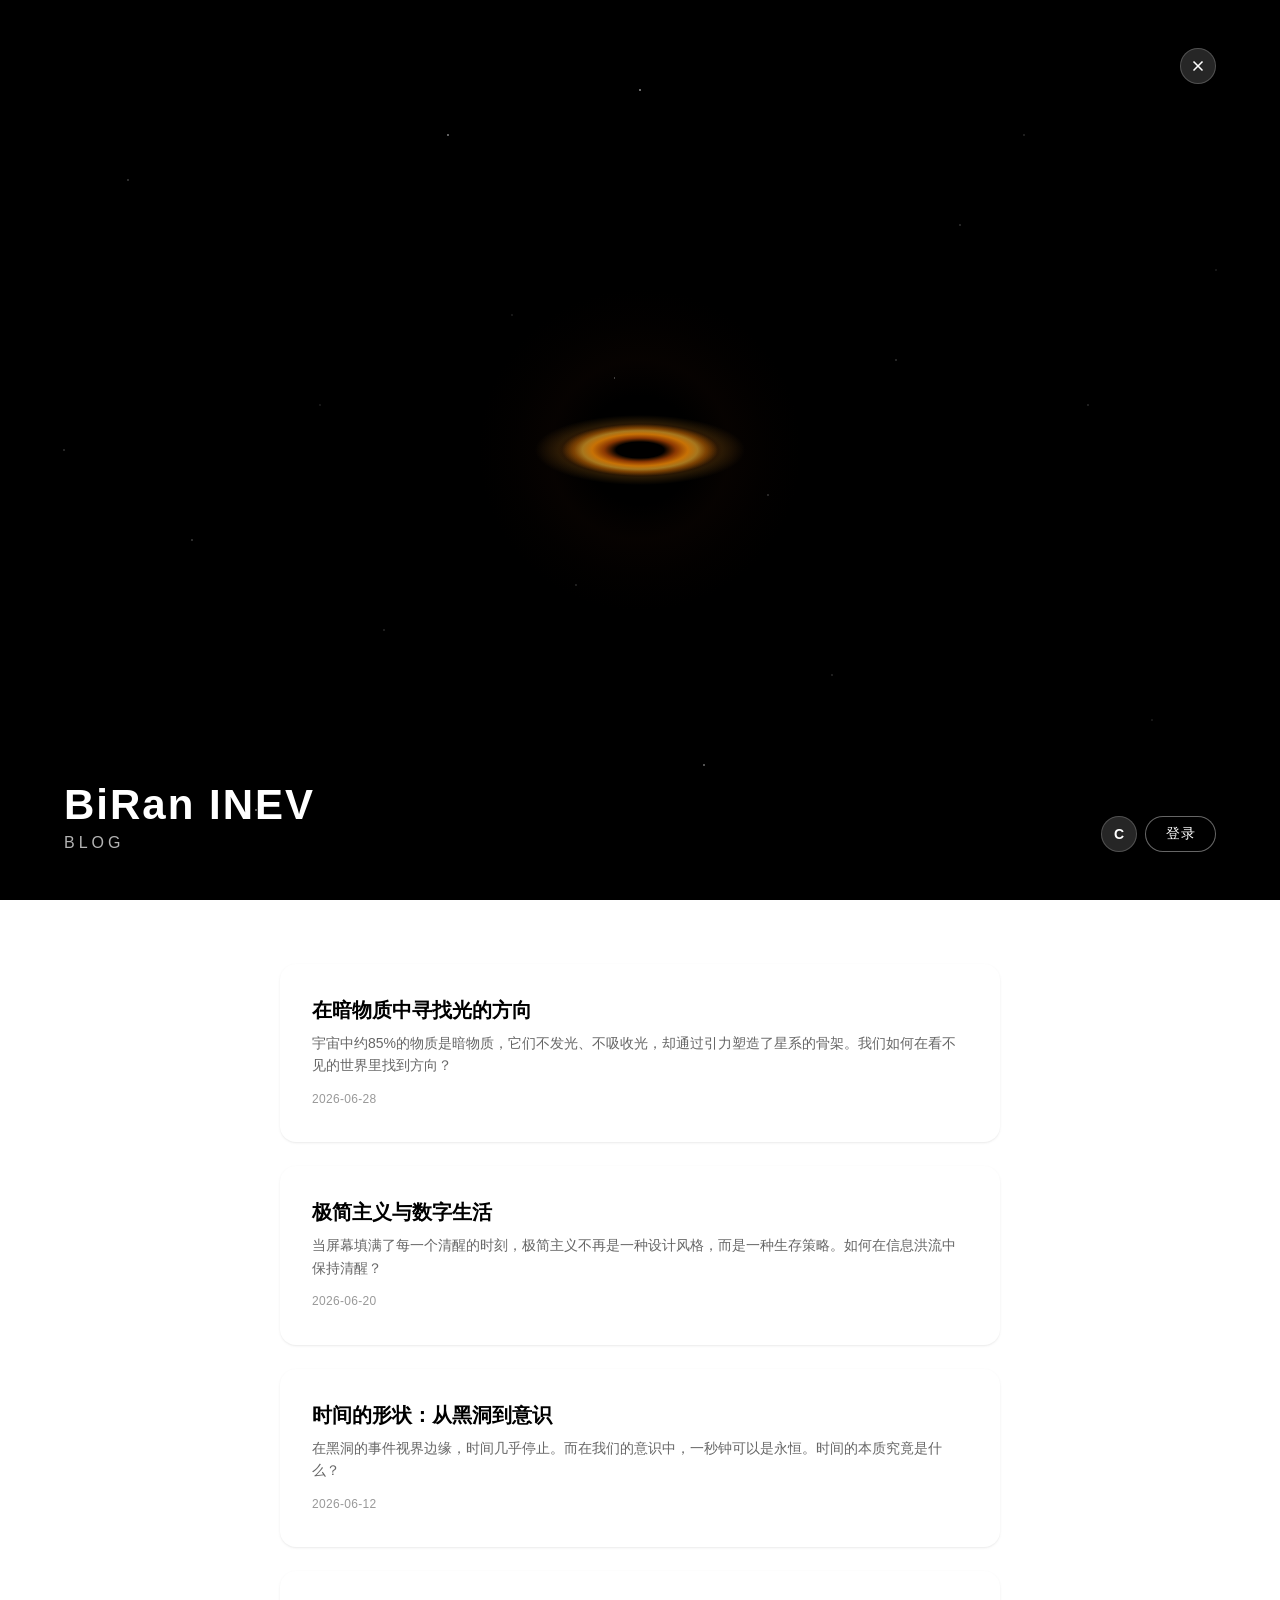
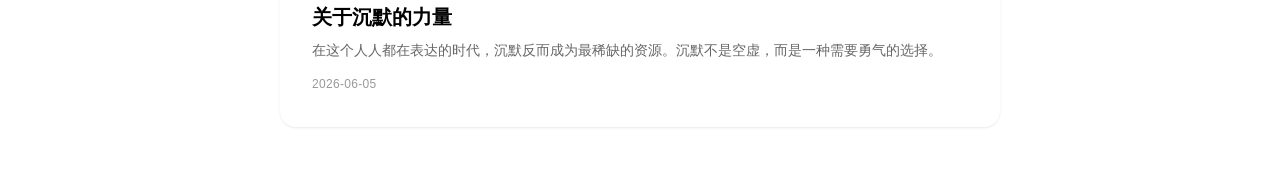
==== index.html @ 06f453f8 "feat: initial commit - BiRan INEV blog website - Minimalist black & white blog design with black hol" ====
<!DOCTYPE html>
<html lang="zh-CN">
<head>
  <meta charset="UTF-8">
  <meta name="viewport" content="width=device-width, initial-scale=1.0, viewport-fit=cover">
  <meta name="theme-color" content="#000000">
  <title>BiRan INEV</title>
  <link rel="stylesheet" href="css/style.css">
</head>
<body data-page="index">

  <!-- ========== Hero Section - Guest State ========== -->
  <section class="hero" id="hero-guest">
    <!-- Background: CSS Black Hole Gradient -->
    <div class="hero-bg">
      <div class="hero-bg-gradient"></div>
    </div>

    <!-- Top: Close button -->
    <div class="hero-top">
      <button class="btn-close-white" aria-label="关闭">
        <svg viewBox="0 0 24 24" fill="none" stroke-width="2.5" stroke-linecap="round">
          <line x1="6" y1="6" x2="18" y2="18"></line>
          <line x1="18" y1="6" x2="6" y2="18"></line>
        </svg>
      </button>
    </div>

    <!-- Bottom: Brand + Actions -->
    <div class="hero-bottom">
      <div class="brand-name">
        BiRan INEV
        <span>BLOG</span>
      </div>
      <div class="hero-actions">
        <button class="btn-circle" aria-label="评论">C</button>
        <button class="btn-login" id="btn-open-login">登录</button>
      </div>
    </div>
  </section>

  <!-- ========== Hero Section - Logged-in State ========== -->
  <section class="hero hidden" id="hero-logged">
    <!-- Background: CSS Black Hole Gradient -->
    <div class="hero-bg">
      <div class="hero-bg-gradient"></div>
    </div>

    <!-- Top bar overlay -->
    <div class="hero-topbar-logged">
      <div class="topbar-brand">BiRan INEV</div>
      <div class="topbar-actions">
        <button class="topbar-btn-icon" aria-label="评论">C</button>
        <button class="topbar-btn-icon" id="btn-new-post" aria-label="新建文章">+</button>
        <button class="topbar-btn" id="btn-logout">退出</button>
        <div class="topbar-user" id="user-avatar">AL</div>
      </div>
    </div>

    <!-- Bottom: Brand -->
    <div class="hero-bottom">
      <div class="brand-name">
        BiRan INEV
        <span>BLOG</span>
      </div>
      <div></div>
    </div>
  </section>

  <!-- ========== Articles Section ========== -->
  <main class="articles-section">
    <div class="articles-list" id="articles-list">
      <!-- Articles rendered by JavaScript -->
    </div>
  </main>

  <!-- ========== Login Modal ========== -->
  <div class="modal-overlay" id="login-modal">
    <div class="modal-card">
      <h2 class="modal-title">登录</h2>
      <div class="form-group">
        <input
          type="text"
          class="form-input"
          id="input-username"
          placeholder="用户名"
          autocomplete="username"
        >
      </div>
      <div class="form-group">
        <input
          type="password"
          class="form-input"
          id="input-password"
          placeholder="密码"
          autocomplete="current-password"
        >
      </div>
      <div class="modal-actions">
        <button class="btn-modal-cancel" id="btn-modal-cancel">取消</button>
        <button class="btn-modal-login" id="btn-modal-submit">登录</button>
      </div>
    </div>
  </div>

  <script src="js/app.js"></script>
</body>
</html>
---- css/style.css ----
/* ============================================
   BiRan INEV - Blog Website Styles
   Pure White/Black Minimalist Design
   Mobile-First Responsive
   ============================================ */

/* --- CSS Variables --- */
:root {
  --color-black: #000000;
  --color-white: #ffffff;
  --color-gray-100: #f5f5f5;
  --color-gray-200: #e5e5e5;
  --color-gray-300: #cccccc;
  --color-gray-400: #999999;
  --color-gray-500: #666666;
  --color-gray-600: #444444;
  --color-gray-700: #333333;
  --color-gray-800: #222222;
  --color-gray-900: #111111;
  --color-overlay: rgba(0, 0, 0, 0.5);
  --color-green: #34c759;
  --color-green-hover: #2db84e;

  --font-family: -apple-system, BlinkMacSystemFont, 'Segoe UI', Roboto,
    'Helvetica Neue', Arial, 'Noto Sans SC', sans-serif;
  --font-weight-regular: 400;
  --font-weight-medium: 500;
  --font-weight-semibold: 600;
  --font-weight-bold: 700;

  --border-radius-sm: 8px;
  --border-radius-md: 12px;
  --border-radius-lg: 16px;
  --border-radius-xl: 24px;
  --border-radius-full: 50%;

  --shadow-card: 0 1px 3px rgba(0, 0, 0, 0.06), 0 1px 2px rgba(0, 0, 0, 0.04);
  --shadow-card-hover: 0 4px 12px rgba(0, 0, 0, 0.1);
  --shadow-modal: 0 16px 48px rgba(0, 0, 0, 0.2);

  --spacing-xs: 4px;
  --spacing-sm: 8px;
  --spacing-md: 16px;
  --spacing-lg: 24px;
  --spacing-xl: 32px;
  --spacing-2xl: 48px;
  --spacing-3xl: 64px;

  --transition-fast: 0.15s ease;
  --transition-normal: 0.25s ease;
  --transition-slow: 0.35s ease;

  --safe-top: env(safe-area-inset-top, 0px);
  --safe-bottom: env(safe-area-inset-bottom, 0px);
}

/* --- Reset & Base --- */
*,
*::before,
*::after {
  margin: 0;
  padding: 0;
  box-sizing: border-box;
}

html {
  font-size: 16px;
  -webkit-text-size-adjust: 100%;
  -webkit-font-smoothing: antialiased;
  -moz-osx-font-smoothing: grayscale;
}

body {
  font-family: var(--font-family);
  font-weight: var(--font-weight-regular);
  color: var(--color-black);
  background-color: var(--color-white);
  line-height: 1.6;
  min-height: 100vh;
  overflow-x: hidden;
}

a {
  text-decoration: none;
  color: inherit;
}

button {
  font-family: var(--font-family);
  cursor: pointer;
  border: none;
  background: none;
  -webkit-tap-highlight-color: transparent;
}

input,
textarea {
  font-family: var(--font-family);
  border: none;
  outline: none;
  -webkit-appearance: none;
  appearance: none;
}

ul,
ol {
  list-style: none;
}

img {
  max-width: 100%;
  display: block;
}

/* --- Hero Section --- */
.hero {
  position: relative;
  width: 100%;
  height: 100vh;
  min-height: 500px;
  max-height: 800px;
  overflow: hidden;
  display: flex;
  flex-direction: column;
  justify-content: space-between;
}

.hero-bg {
  position: absolute;
  inset: 0;
  z-index: 0;
}

.hero-bg-image {
  width: 100%;
  height: 100%;
  object-fit: cover;
}

/* CSS Black Hole Gradient Fallback */
.hero-bg-gradient {
  width: 100%;
  height: 100%;
  background-color: #000000;
  background-image:
    /* Star field */
    radial-gradient(1px 1px at 10% 20%, rgba(255,255,255,0.6) 0%, transparent 100%),
    radial-gradient(1px 1px at 30% 70%, rgba(255,255,255,0.4) 0%, transparent 100%),
    radial-gradient(1.5px 1.5px at 50% 10%, rgba(255,255,255,0.8) 0%, transparent 100%),
    radial-gradient(1px 1px at 70% 40%, rgba(255,255,255,0.5) 0%, transparent 100%),
    radial-gradient(1px 1px at 90% 80%, rgba(255,255,255,0.3) 0%, transparent 100%),
    radial-gradient(1.5px 1.5px at 20% 90%, rgba(255,255,255,0.7) 0%, transparent 100%),
    radial-gradient(1px 1px at 80% 15%, rgba(255,255,255,0.4) 0%, transparent 100%),
    radial-gradient(1px 1px at 60% 55%, rgba(255,255,255,0.5) 0%, transparent 100%),
    radial-gradient(1px 1px at 40% 35%, rgba(255,255,255,0.3) 0%, transparent 100%),
    radial-gradient(1px 1px at 15% 60%, rgba(255,255,255,0.6) 0%, transparent 100%),
    radial-gradient(1px 1px at 85% 45%, rgba(255,255,255,0.4) 0%, transparent 100%),
    radial-gradient(1.5px 1.5px at 55% 85%, rgba(255,255,255,0.6) 0%, transparent 100%),
    radial-gradient(1px 1px at 25% 45%, rgba(255,255,255,0.3) 0%, transparent 100%),
    radial-gradient(1px 1px at 75% 25%, rgba(255,255,255,0.5) 0%, transparent 100%),
    radial-gradient(1px 1px at 45% 65%, rgba(255,255,255,0.4) 0%, transparent 100%),
    radial-gradient(1px 1px at 5% 50%, rgba(255,255,255,0.5) 0%, transparent 100%),
    radial-gradient(1px 1px at 95% 30%, rgba(255,255,255,0.3) 0%, transparent 100%),
    radial-gradient(1.5px 1.5px at 35% 15%, rgba(255,255,255,0.7) 0%, transparent 100%),
    radial-gradient(1px 1px at 65% 75%, rgba(255,255,255,0.4) 0%, transparent 100%),
    radial-gradient(1px 1px at 48% 42%, rgba(255,255,255,0.5) 0%, transparent 100%),
    /* Accretion disk - orange/amber ring */
    radial-gradient(ellipse 120px 40px at 50% 50%,
      transparent 20%,
      rgba(232, 93, 4, 0.6) 30%,
      rgba(244, 140, 6, 0.8) 40%,
      rgba(255, 190, 50, 0.6) 48%,
      rgba(244, 140, 6, 0.4) 55%,
      transparent 65%
    ),
    radial-gradient(ellipse 150px 50px at 50% 50%,
      transparent 25%,
      rgba(200, 60, 0, 0.15) 35%,
      rgba(232, 93, 4, 0.2) 45%,
      rgba(255, 160, 30, 0.15) 55%,
      transparent 70%
    ),
    /* Outer glow */
    radial-gradient(circle 180px at 50% 50%,
      transparent 30%,
      rgba(80, 30, 10, 0.08) 50%,
      rgba(60, 20, 5, 0.04) 70%,
      transparent 90%
    ),
    /* Dark center (event horizon) */
    radial-gradient(circle 35px at 50% 50%,
      #000000 60%,
      rgba(0, 0, 0, 0.8) 80%,
      transparent 100%
    );
}

/* Hero overlay */
.hero-overlay {
  position: absolute;
  inset: 0;
  z-index: 1;
  pointer-events: none;
}

/* Hero Top Bar */
.hero-top {
  position: relative;
  z-index: 2;
  display: flex;
  justify-content: flex-end;
  padding: var(--spacing-lg);
  padding-top: calc(var(--spacing-lg) + var(--safe-top));
}

.btn-close-white {
  width: 36px;
  height: 36px;
  border-radius: var(--border-radius-full);
  background-color: rgba(255, 255, 255, 0.15);
  backdrop-filter: blur(10px);
  -webkit-backdrop-filter: blur(10px);
  border: 1px solid rgba(255, 255, 255, 0.2);
  display: flex;
  align-items: center;
  justify-content: center;
  transition: var(--transition-fast);
}

.btn-close-white:hover,
.btn-close-white:active {
  background-color: rgba(255, 255, 255, 0.25);
}

.btn-close-white svg {
  width: 16px;
  height: 16px;
  stroke: var(--color-white);
}

/* Hero Bottom */
.hero-bottom {
  position: relative;
  z-index: 2;
  display: flex;
  justify-content: space-between;
  align-items: flex-end;
  padding: var(--spacing-lg);
  padding-bottom: calc(var(--spacing-lg) + var(--safe-bottom));
}

.brand-name {
  font-size: 28px;
  font-weight: var(--font-weight-bold);
  color: var(--color-white);
  letter-spacing: 2px;
  line-height: 1.2;
}

.brand-name span {
  display: block;
  font-weight: var(--font-weight-medium);
  font-size: 14px;
  letter-spacing: 4px;
  opacity: 0.7;
  margin-top: 2px;
}

.hero-actions {
  display: flex;
  align-items: center;
  gap: var(--spacing-sm);
}

/* Circular button */
.btn-circle {
  width: 36px;
  height: 36px;
  border-radius: var(--border-radius-full);
  background-color: rgba(255, 255, 255, 0.15);
  backdrop-filter: blur(10px);
  -webkit-backdrop-filter: blur(10px);
  border: 1px solid rgba(255, 255, 255, 0.2);
  display: flex;
  align-items: center;
  justify-content: center;
  font-size: 14px;
  font-weight: var(--font-weight-semibold);
  color: var(--color-white);
  transition: var(--transition-fast);
}

.btn-circle:hover,
.btn-circle:active {
  background-color: rgba(255, 255, 255, 0.25);
}

.btn-circle-dark {
  background-color: rgba(0, 0, 0, 0.3);
  border-color: rgba(0, 0, 0, 0.1);
}

/* Login button on hero */
.btn-login {
  padding: 8px 20px;
  border-radius: var(--border-radius-xl);
  border: 1px solid rgba(255, 255, 255, 0.4);
  color: var(--color-white);
  font-size: 14px;
  font-weight: var(--font-weight-medium);
  background-color: rgba(0, 0, 0, 0.2);
  backdrop-filter: blur(10px);
  -webkit-backdrop-filter: blur(10px);
  transition: var(--transition-fast);
  letter-spacing: 0.5px;
}

.btn-login:hover,
.btn-login:active {
  background-color: rgba(0, 0, 0, 0.35);
}

/* --- Logged-in Hero Top Bar --- */
.hero-topbar-logged {
  position: absolute;
  top: 0;
  left: 0;
  right: 0;
  z-index: 3;
  background-color: rgba(0, 0, 0, 0.6);
  backdrop-filter: blur(20px);
  -webkit-backdrop-filter: blur(20px);
  padding: var(--spacing-md) var(--spacing-lg);
  padding-top: calc(var(--spacing-md) + var(--safe-top));
  display: flex;
  justify-content: space-between;
  align-items: center;
}

.topbar-brand {
  font-size: 18px;
  font-weight: var(--font-weight-bold);
  color: var(--color-white);
  letter-spacing: 1px;
}

.topbar-actions {
  display: flex;
  align-items: center;
  gap: var(--spacing-sm);
}

.topbar-btn {
  padding: 6px 14px;
  border-radius: var(--border-radius-xl);
  color: var(--color-white);
  font-size: 13px;
  font-weight: var(--font-weight-medium);
  background-color: rgba(255, 255, 255, 0.12);
  border: 1px solid rgba(255, 255, 255, 0.15);
  transition: var(--transition-fast);
}

.topbar-btn:hover,
.topbar-btn:active {
  background-color: rgba(255, 255, 255, 0.2);
}

.topbar-user {
  width: 32px;
  height: 32px;
  border-radius: var(--border-radius-full);
  background-color: var(--color-white);
  color: var(--color-black);
  font-size: 12px;
  font-weight: var(--font-weight-bold);
  display: flex;
  align-items: center;
  justify-content: center;
}

.topbar-btn-icon {
  width: 32px;
  height: 32px;
  border-radius: var(--border-radius-full);
  background-color: rgba(255, 255, 255, 0.12);
  border: 1px solid rgba(255, 255, 255, 0.15);
  display: flex;
  align-items: center;
  justify-content: center;
  color: var(--color-white);
  font-size: 18px;
  font-weight: var(--font-weight-medium);
  transition: var(--transition-fast);
}

.topbar-btn-icon:hover,
.topbar-btn-icon:active {
  background-color: rgba(255, 255, 255, 0.2);
}

/* --- Article Cards Section --- */
.articles-section {
  background-color: var(--color-white);
  padding: var(--spacing-lg);
  min-height: 60vh;
}

.articles-header {
  padding: var(--spacing-md) 0;
  margin-bottom: var(--spacing-md);
}

.articles-list {
  display: flex;
  flex-direction: column;
  gap: var(--spacing-md);
  max-width: 720px;
  margin: 0 auto;
}

.article-card {
  background-color: var(--color-white);
  border-radius: var(--border-radius-lg);
  padding: var(--spacing-lg);
  box-shadow: var(--shadow-card);
  transition: var(--transition-normal);
  cursor: pointer;
  display: block;
}

.article-card:hover {
  box-shadow: var(--shadow-card-hover);
  transform: translateY(-1px);
}

.article-card:active {
  transform: translateY(0);
  box-shadow: var(--shadow-card);
}

.article-card-title {
  font-size: 18px;
  font-weight: var(--font-weight-bold);
  color: var(--color-black);
  line-height: 1.4;
  margin-bottom: var(--spacing-sm);
}

.article-card-excerpt {
  font-size: 14px;
  color: var(--color-gray-500);
  line-height: 1.6;
  margin-bottom: var(--spacing-sm);
  display: -webkit-box;
  -webkit-line-clamp: 2;
  -webkit-box-orient: vertical;
  overflow: hidden;
}

.article-card-date {
  font-size: 12px;
  color: var(--color-gray-400);
  letter-spacing: 0.3px;
}

/* --- Login Modal --- */
.modal-overlay {
  position: fixed;
  inset: 0;
  background-color: var(--color-overlay);
  z-index: 1000;
  display: flex;
  align-items: center;
  justify-content: center;
  padding: var(--spacing-lg);
  opacity: 0;
  visibility: hidden;
  transition: var(--transition-normal);
}

.modal-overlay.active {
  opacity: 1;
  visibility: visible;
}

.modal-card {
  background-color: var(--color-white);
  border-radius: var(--border-radius-lg);
  padding: var(--spacing-xl);
  width: 100%;
  max-width: 360px;
  box-shadow: var(--shadow-modal);
  transform: scale(0.95) translateY(10px);
  transition: var(--transition-normal);
}

.modal-overlay.active .modal-card {
  transform: scale(1) translateY(0);
}

.modal-title {
  font-size: 22px;
  font-weight: var(--font-weight-bold);
  color: var(--color-black);
  text-align: center;
  margin-bottom: var(--spacing-xl);
}

.form-group {
  margin-bottom: var(--spacing-md);
}

.form-input {
  width: 100%;
  padding: 12px 16px;
  border: 1.5px solid var(--color-gray-200);
  border-radius: var(--border-radius-md);
  font-size: 15px;
  color: var(--color-black);
  background-color: var(--color-white);
  transition: var(--transition-fast);
}

.form-input::placeholder {
  color: var(--color-gray-400);
}

.form-input:focus {
  border-color: var(--color-gray-500);
  background-color: var(--color-gray-100);
}

.modal-actions {
  display: flex;
  gap: var(--spacing-sm);
  margin-top: var(--spacing-xl);
}

.btn-modal-cancel {
  flex: 1;
  padding: 12px;
  border-radius: var(--border-radius-md);
  border: 1.5px solid var(--color-gray-200);
  background-color: var(--color-white);
  color: var(--color-gray-600);
  font-size: 15px;
  font-weight: var(--font-weight-medium);
  transition: var(--transition-fast);
}

.btn-modal-cancel:hover {
  background-color: var(--color-gray-100);
}

.btn-modal-login {
  flex: 1;
  padding: 12px;
  border-radius: var(--border-radius-md);
  background-color: var(--color-black);
  color: var(--color-white);
  font-size: 15px;
  font-weight: var(--font-weight-medium);
  transition: var(--transition-fast);
}

.btn-modal-login:hover {
  background-color: var(--color-gray-800);
}

/* --- Navigation Bar (Article/Editor pages) --- */
.nav-bar {
  position: sticky;
  top: 0;
  z-index: 100;
  background-color: var(--color-white);
  padding: var(--spacing-md) var(--spacing-lg);
  padding-top: calc(var(--spacing-md) + var(--safe-top));
  display: flex;
  justify-content: space-between;
  align-items: center;
  border-bottom: 1px solid var(--color-gray-100);
}

.nav-center {
  position: absolute;
  left: 50%;
  transform: translateX(-50%);
  font-size: 17px;
  font-weight: var(--font-weight-semibold);
  color: var(--color-black);
}

.nav-left {
  display: flex;
  align-items: center;
  gap: var(--spacing-sm);
}

.nav-right {
  display: flex;
  align-items: center;
  gap: var(--spacing-sm);
}

.btn-back {
  width: 36px;
  height: 36px;
  border-radius: var(--border-radius-full);
  display: flex;
  align-items: center;
  justify-content: center;
  transition: var(--transition-fast);
  color: var(--color-black);
}

.btn-back:hover {
  background-color: var(--color-gray-100);
}

.btn-back svg {
  width: 22px;
  height: 22px;
}

.btn-nav-circle {
  width: 32px;
  height: 32px;
  border-radius: var(--border-radius-full);
  background-color: var(--color-gray-100);
  display: flex;
  align-items: center;
  justify-content: center;
  font-size: 14px;
  font-weight: var(--font-weight-bold);
  color: var(--color-gray-600);
  transition: var(--transition-fast);
}

.btn-nav-circle:hover {
  background-color: var(--color-gray-200);
}

.btn-nav-icon {
  width: 32px;
  height: 32px;
  border-radius: var(--border-radius-full);
  display: flex;
  align-items: center;
  justify-content: center;
  transition: var(--transition-fast);
  color: var(--color-gray-600);
}

.btn-nav-icon:hover {
  background-color: var(--color-gray-100);
}

.btn-nav-icon svg {
  width: 18px;
  height: 18px;
}

/* --- Divider --- */
.divider {
  height: 1px;
  background-color: var(--color-gray-200);
  margin: 0 var(--spacing-lg);
}

/* --- Article Detail Page --- */
.article-detail {
  max-width: 720px;
  margin: 0 auto;
  padding: var(--spacing-xl) var(--spacing-lg);
  padding-bottom: calc(var(--spacing-3xl) + var(--safe-bottom));
}

.article-detail-title {
  font-size: 28px;
  font-weight: var(--font-weight-bold);
  color: var(--color-black);
  line-height: 1.3;
  margin-bottom: var(--spacing-sm);
}

.article-detail-date {
  font-size: 13px;
  color: var(--color-gray-400);
  margin-bottom: var(--spacing-xl);
}

.article-detail-content {
  font-size: 16px;
  line-height: 1.8;
  color: var(--color-gray-700);
}

.article-detail-content p {
  margin-bottom: var(--spacing-lg);
}

.article-detail-content p:last-child {
  margin-bottom: 0;
}

/* --- Editor Page --- */
.editor-container {
  max-width: 720px;
  margin: 0 auto;
  padding: var(--spacing-lg);
  padding-bottom: calc(var(--spacing-3xl) + var(--safe-bottom));
}

.editor-title-input {
  width: 100%;
  font-size: 28px;
  font-weight: var(--font-weight-bold);
  color: var(--color-black);
  padding: var(--spacing-md) 0;
  border: none;
  outline: none;
  background: transparent;
  line-height: 1.3;
}

.editor-title-input::placeholder {
  color: var(--color-gray-300);
}

.editor-toolbar {
  display: flex;
  align-items: center;
  padding: var(--spacing-md) 0;
  border-bottom: 1px solid var(--color-gray-100);
  margin-bottom: var(--spacing-lg);
  gap: var(--spacing-sm);
}

.btn-camera {
  width: 40px;
  height: 40px;
  border-radius: var(--border-radius-sm);
  background-color: var(--color-gray-100);
  display: flex;
  align-items: center;
  justify-content: center;
  transition: var(--transition-fast);
  color: var(--color-gray-600);
}

.btn-camera:hover {
  background-color: var(--color-gray-200);
}

.btn-camera svg {
  width: 20px;
  height: 20px;
}

.editor-content {
  width: 100%;
  min-height: 400px;
  font-size: 16px;
  line-height: 1.8;
  color: var(--color-gray-700);
  padding: 0;
  border: none;
  outline: none;
  background: transparent;
  resize: none;
}

.editor-content::placeholder {
  color: var(--color-gray-300);
}

/* Publish Button */
.btn-publish {
  padding: 8px 20px;
  border-radius: var(--border-radius-xl);
  background-color: var(--color-green);
  color: var(--color-white);
  font-size: 14px;
  font-weight: var(--font-weight-semibold);
  transition: var(--transition-fast);
}

.btn-publish:hover {
  background-color: var(--color-green-hover);
}

/* --- Hide states --- */
.hidden {
  display: none !important;
}

/* --- Utilities --- */
.sr-only {
  position: absolute;
  width: 1px;
  height: 1px;
  overflow: hidden;
  clip: rect(0, 0, 0, 0);
  white-space: nowrap;
  border: 0;
}

/* --- Responsive: Tablet --- */
@media (min-width: 768px) {
  .brand-name {
    font-size: 36px;
  }

  .brand-name span {
    font-size: 16px;
  }

  .articles-section {
    padding: var(--spacing-2xl);
  }

  .articles-list {
    gap: var(--spacing-lg);
  }

  .article-card {
    padding: var(--spacing-xl);
  }

  .article-card-title {
    font-size: 20px;
  }

  .modal-card {
    padding: var(--spacing-2xl);
  }

  .article-detail {
    padding: var(--spacing-2xl) var(--spacing-xl);
  }

  .article-detail-title {
    font-size: 32px;
  }

  .editor-container {
    padding: var(--spacing-xl);
  }

  .editor-title-input {
    font-size: 32px;
  }
}

/* --- Responsive: Desktop --- */
@media (min-width: 1024px) {
  .hero {
    max-height: 900px;
  }

  .brand-name {
    font-size: 42px;
  }

  .articles-section {
    padding: var(--spacing-3xl);
  }

  .hero-bottom {
    padding: var(--spacing-2xl) var(--spacing-3xl);
    padding-bottom: calc(var(--spacing-2xl) + var(--safe-bottom));
  }

  .hero-top {
    padding: var(--spacing-2xl) var(--spacing-3xl);
    padding-top: calc(var(--spacing-2xl) + var(--safe-top));
  }
}

/* --- Smooth Page Transitions --- */
.page-enter {
  animation: pageEnter 0.3s ease forwards;
}

@keyframes pageEnter {
  from {
    opacity: 0;
    transform: translateY(8px);
  }
  to {
    opacity: 1;
    transform: translateY(0);
  }
}

/* --- Scrollbar (webkit) --- */
::-webkit-scrollbar {
  width: 6px;
}

::-webkit-scrollbar-track {
  background: transparent;
}

::-webkit-scrollbar-thumb {
  background-color: var(--color-gray-300);
  border-radius: 3px;
}

::-webkit-scrollbar-thumb:hover {
  background-color: var(--color-gray-400);
}
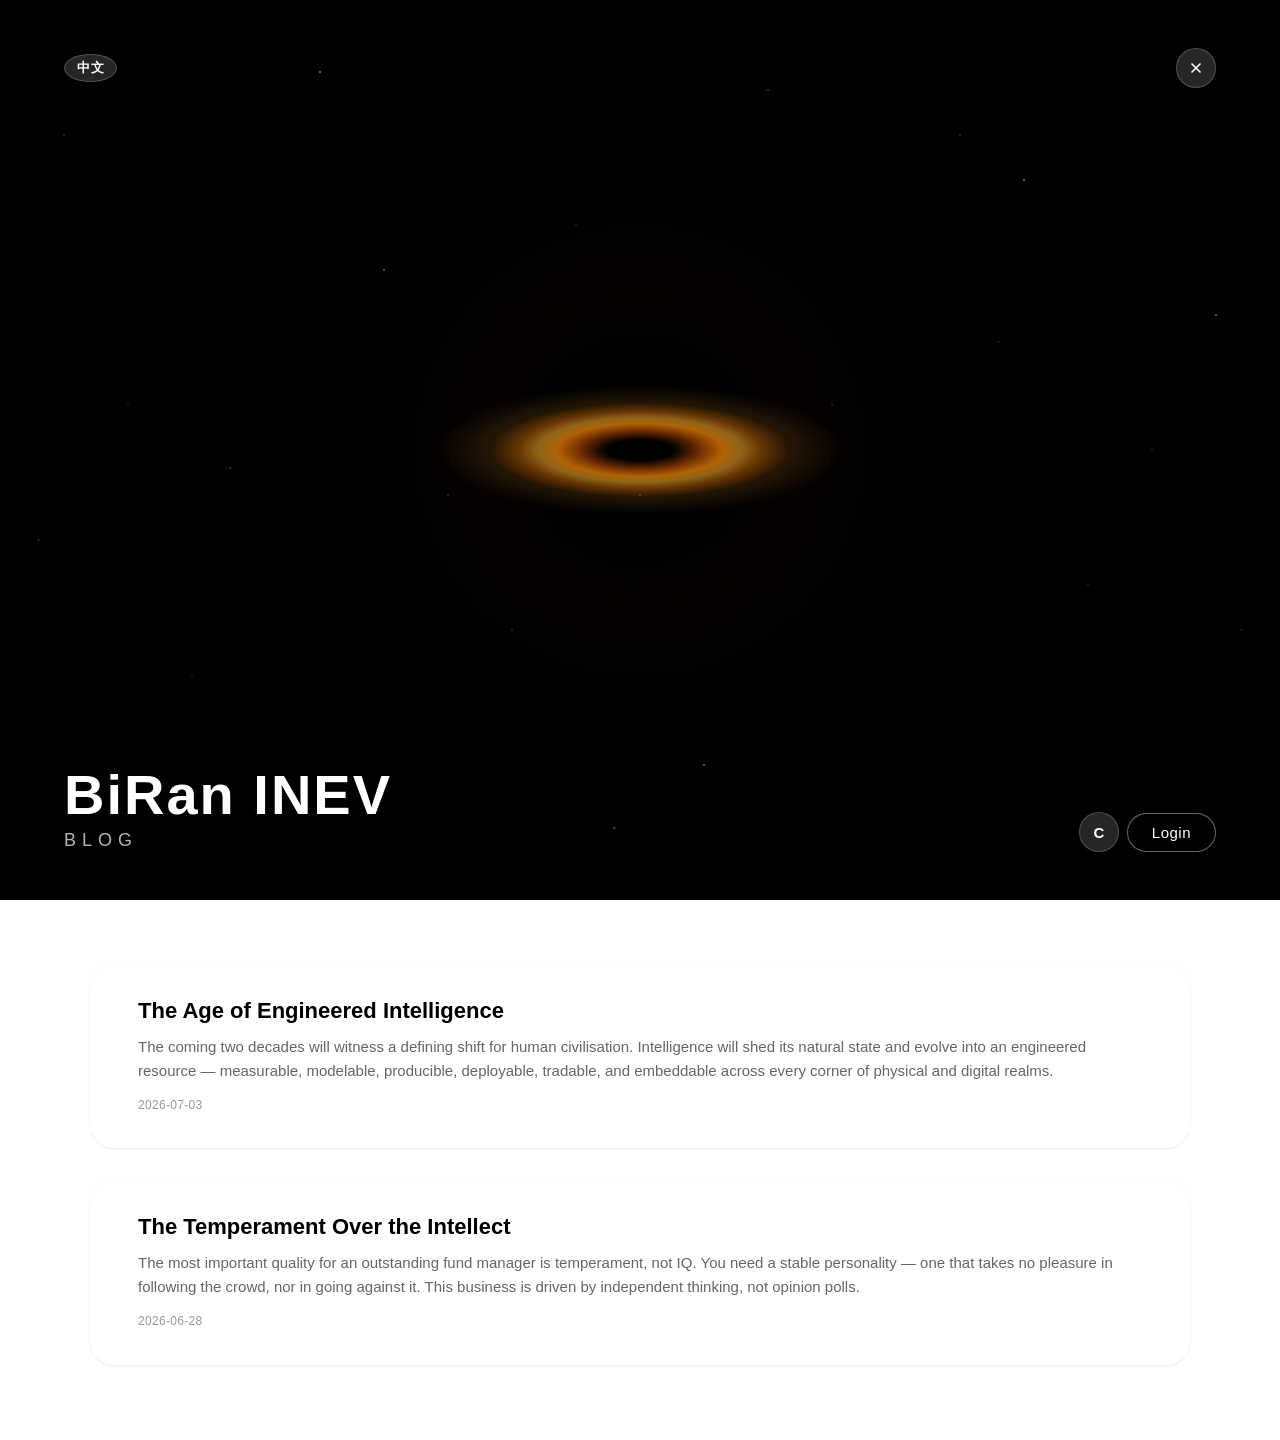
==== commit d186653b: "feat: bilingual support with one-click language toggle (EN/ZH) - Add i18n system with Lang manager (" ====
--- a/index.html
+++ b/index.html
@@ -1,5 +1,5 @@
 <!DOCTYPE html>
-<html lang="zh-CN">
+<html lang="en">
 <head>
   <meta charset="UTF-8">
   <meta name="viewport" content="width=device-width, initial-scale=1.0, viewport-fit=cover">
@@ -11,13 +11,13 @@
 
   <!-- ========== Hero Section - Guest State ========== -->
   <section class="hero" id="hero-guest">
-    <!-- Background: CSS Black Hole Gradient -->
     <div class="hero-bg">
       <div class="hero-bg-gradient"></div>
     </div>
 
-    <!-- Top: Close button -->
+    <!-- Top: Close + Lang -->
     <div class="hero-top">
+      <button class="btn-lang" aria-label="Switch Language">中文</button>
       <button class="btn-close-white" aria-label="关闭">
         <svg viewBox="0 0 24 24" fill="none" stroke-width="2.5" stroke-linecap="round">
           <line x1="6" y1="6" x2="18" y2="18"></line>
@@ -34,25 +34,27 @@
       </div>
       <div class="hero-actions">
         <button class="btn-circle" aria-label="评论">C</button>
-        <button class="btn-login" id="btn-open-login">登录</button>
+        <button class="btn-login" id="btn-open-login" data-i18n="login">Login</button>
       </div>
     </div>
   </section>
 
   <!-- ========== Hero Section - Logged-in State ========== -->
   <section class="hero hidden" id="hero-logged">
-    <!-- Background: CSS Black Hole Gradient -->
     <div class="hero-bg">
       <div class="hero-bg-gradient"></div>
     </div>
 
     <!-- Top bar overlay -->
     <div class="hero-topbar-logged">
-      <div class="topbar-brand">BiRan INEV</div>
+      <div style="display:flex;align-items:center;gap:10px;">
+        <div class="topbar-brand">BiRan INEV</div>
+        <button class="btn-lang" aria-label="Switch Language">中文</button>
+      </div>
       <div class="topbar-actions">
         <button class="topbar-btn-icon" aria-label="评论">C</button>
         <button class="topbar-btn-icon" id="btn-new-post" aria-label="新建文章">+</button>
-        <button class="topbar-btn" id="btn-logout">退出</button>
+        <button class="topbar-btn" id="btn-logout" data-i18n="logout">Logout</button>
         <div class="topbar-user" id="user-avatar">AL</div>
       </div>
     </div>
@@ -69,36 +71,24 @@
 
   <!-- ========== Articles Section ========== -->
   <main class="articles-section">
-    <div class="articles-list" id="articles-list">
-      <!-- Articles rendered by JavaScript -->
-    </div>
+    <div class="articles-list" id="articles-list"></div>
   </main>
 
   <!-- ========== Login Modal ========== -->
   <div class="modal-overlay" id="login-modal">
     <div class="modal-card">
-      <h2 class="modal-title">登录</h2>
+      <h2 class="modal-title" data-i18n="login">Login</h2>
       <div class="form-group">
-        <input
-          type="text"
-          class="form-input"
-          id="input-username"
-          placeholder="用户名"
-          autocomplete="username"
-        >
+        <input type="text" class="form-input" id="input-username"
+               data-i18n-placeholder="username" placeholder="Username" autocomplete="username">
       </div>
       <div class="form-group">
-        <input
-          type="password"
-          class="form-input"
-          id="input-password"
-          placeholder="密码"
-          autocomplete="current-password"
-        >
+        <input type="password" class="form-input" id="input-password"
+               data-i18n-placeholder="password" placeholder="Password" autocomplete="current-password">
       </div>
       <div class="modal-actions">
-        <button class="btn-modal-cancel" id="btn-modal-cancel">取消</button>
-        <button class="btn-modal-login" id="btn-modal-submit">登录</button>
+        <button class="btn-modal-cancel" id="btn-modal-cancel" data-i18n="cancel">Cancel</button>
+        <button class="btn-modal-login" id="btn-modal-submit" data-i18n="login">Login</button>
       </div>
     </div>
   </div>
--- a/css/style.css
+++ b/css/style.css
@@ -238,6 +238,54 @@
   stroke: var(--color-white);
 }
 
+/* Language Toggle Button */
+.btn-lang {
+  background: rgba(255, 255, 255, 0.15);
+  backdrop-filter: blur(10px);
+  -webkit-backdrop-filter: blur(10px);
+  border: 1px solid rgba(255, 255, 255, 0.2);
+  color: var(--color-white);
+  font-size: 13px;
+  font-weight: 600;
+  padding: 4px 12px;
+  border-radius: var(--border-radius-full);
+  cursor: pointer;
+  transition: var(--transition-fast);
+  letter-spacing: 0.5px;
+  line-height: 1.4;
+}
+
+.btn-lang:hover,
+.btn-lang:active {
+  background: rgba(255, 255, 255, 0.3);
+}
+
+/* Language button in nav-bar (white bg pages) */
+.nav-bar .btn-lang {
+  background: rgba(0, 0, 0, 0.05);
+  border-color: rgba(0, 0, 0, 0.1);
+  color: var(--color-black);
+}
+
+.nav-bar .btn-lang:hover,
+.nav-bar .btn-lang:active {
+  background: rgba(0, 0, 0, 0.1);
+}
+
+/* Language button in topbar (logged-in hero) */
+.topbar-actions .btn-lang {
+  background: rgba(255, 255, 255, 0.15);
+  border-color: rgba(255, 255, 255, 0.2);
+  color: var(--color-white);
+}
+
+/* Hero Top layout adjustment for lang + close */
+.hero-top {
+  display: flex;
+  justify-content: space-between;
+  align-items: center;
+}
+
 /* Hero Bottom */
 .hero-bottom {
   position: relative;
@@ -806,7 +854,13 @@
   border: 0;
 }
 
-/* --- Responsive: Tablet --- */
+/* =============================================
+   Responsive Design
+   Breakpoints: 768px (tablet), 1024px (desktop),
+                1280px (large desktop), 1536px (wide)
+   ============================================= */
+
+/* --- Responsive: Tablet (>=768px) --- */
 @media (min-width: 768px) {
   .brand-name {
     font-size: 36px;
@@ -851,16 +905,118 @@
   .editor-title-input {
     font-size: 32px;
   }
-}
-
-/* --- Responsive: Desktop --- */
+
+  /* Nav bar wider padding */
+  .nav-bar {
+    padding-left: var(--spacing-xl);
+    padding-right: var(--spacing-xl);
+  }
+
+  /* Divider matches nav */
+  .divider {
+    margin: 0 var(--spacing-xl);
+  }
+
+  /* Login button larger on tablet */
+  .btn-login {
+    padding: 10px 24px;
+    font-size: 15px;
+  }
+
+  /* Circular buttons slightly larger */
+  .btn-circle {
+    width: 40px;
+    height: 40px;
+    font-size: 15px;
+  }
+
+  .btn-close-white {
+    width: 40px;
+    height: 40px;
+  }
+}
+
+/* --- Responsive: Desktop (>=1024px) --- */
 @media (min-width: 1024px) {
   .hero {
     max-height: 900px;
   }
 
+  /* Scale up black hole effect on desktop */
+  .hero-bg-gradient {
+    background-position: center center;
+  }
+
+  /* Override accretion disk size for larger screens */
+  .hero-bg {
+    background: #000;
+  }
+
+  .hero-bg-gradient {
+    background-image:
+      /* Star field (spread wider) */
+      radial-gradient(1px 1px at 5% 15%, rgba(255,255,255,0.5) 0%, transparent 100%),
+      radial-gradient(1px 1px at 15% 75%, rgba(255,255,255,0.4) 0%, transparent 100%),
+      radial-gradient(1.5px 1.5px at 25% 8%, rgba(255,255,255,0.7) 0%, transparent 100%),
+      radial-gradient(1px 1px at 35% 55%, rgba(255,255,255,0.5) 0%, transparent 100%),
+      radial-gradient(1px 1px at 45% 25%, rgba(255,255,255,0.3) 0%, transparent 100%),
+      radial-gradient(1.5px 1.5px at 55% 85%, rgba(255,255,255,0.6) 0%, transparent 100%),
+      radial-gradient(1px 1px at 65% 45%, rgba(255,255,255,0.4) 0%, transparent 100%),
+      radial-gradient(1px 1px at 75% 15%, rgba(255,255,255,0.5) 0%, transparent 100%),
+      radial-gradient(1px 1px at 85% 65%, rgba(255,255,255,0.3) 0%, transparent 100%),
+      radial-gradient(1.5px 1.5px at 95% 35%, rgba(255,255,255,0.6) 0%, transparent 100%),
+      radial-gradient(1px 1px at 10% 45%, rgba(255,255,255,0.4) 0%, transparent 100%),
+      radial-gradient(1px 1px at 20% 90%, rgba(255,255,255,0.3) 0%, transparent 100%),
+      radial-gradient(1.5px 1.5px at 30% 30%, rgba(255,255,255,0.5) 0%, transparent 100%),
+      radial-gradient(1px 1px at 40% 70%, rgba(255,255,255,0.4) 0%, transparent 100%),
+      radial-gradient(1px 1px at 50% 55%, rgba(255,255,255,0.6) 0%, transparent 100%),
+      radial-gradient(1px 1px at 60% 10%, rgba(255,255,255,0.5) 0%, transparent 100%),
+      radial-gradient(1px 1px at 70% 80%, rgba(255,255,255,0.3) 0%, transparent 100%),
+      radial-gradient(1.5px 1.5px at 80% 20%, rgba(255,255,255,0.7) 0%, transparent 100%),
+      radial-gradient(1px 1px at 90% 50%, rgba(255,255,255,0.4) 0%, transparent 100%),
+      radial-gradient(1px 1px at 3% 60%, rgba(255,255,255,0.5) 0%, transparent 100%),
+      radial-gradient(1px 1px at 97% 70%, rgba(255,255,255,0.3) 0%, transparent 100%),
+      radial-gradient(1.5px 1.5px at 48% 92%, rgba(255,255,255,0.5) 0%, transparent 100%),
+      radial-gradient(1px 1px at 78% 38%, rgba(255,255,255,0.4) 0%, transparent 100%),
+      radial-gradient(1px 1px at 18% 52%, rgba(255,255,255,0.6) 0%, transparent 100%),
+      /* Accretion disk - larger for desktop */
+      radial-gradient(ellipse 220px 70px at 50% 50%,
+        transparent 15%,
+        rgba(232, 93, 4, 0.5) 28%,
+        rgba(244, 140, 6, 0.7) 38%,
+        rgba(255, 190, 50, 0.5) 46%,
+        rgba(244, 140, 6, 0.3) 55%,
+        transparent 68%
+      ),
+      radial-gradient(ellipse 280px 90px at 50% 50%,
+        transparent 20%,
+        rgba(200, 60, 0, 0.12) 32%,
+        rgba(232, 93, 4, 0.18) 42%,
+        rgba(255, 160, 30, 0.12) 55%,
+        transparent 72%
+      ),
+      /* Outer glow - larger */
+      radial-gradient(circle 350px at 50% 50%,
+        transparent 25%,
+        rgba(80, 30, 10, 0.06) 45%,
+        rgba(60, 20, 5, 0.03) 65%,
+        transparent 92%
+      ),
+      /* Dark center */
+      radial-gradient(circle 60px at 50% 50%,
+        #000000 55%,
+        rgba(0, 0, 0, 0.8) 75%,
+        transparent 100%
+      );
+  }
+
   .brand-name {
-    font-size: 42px;
+    font-size: 48px;
+  }
+
+  .brand-name span {
+    font-size: 18px;
+    letter-spacing: 6px;
   }
 
   .articles-section {
@@ -875,6 +1031,249 @@
   .hero-top {
     padding: var(--spacing-2xl) var(--spacing-3xl);
     padding-top: calc(var(--spacing-2xl) + var(--safe-top));
+  }
+
+  /* Articles: wider content, more spacing */
+  .articles-list {
+    max-width: 960px;
+    gap: var(--spacing-xl);
+  }
+
+  .article-card {
+    padding: var(--spacing-xl) var(--spacing-2xl);
+    border-radius: var(--border-radius-xl);
+  }
+
+  .article-card-title {
+    font-size: 22px;
+  }
+
+  .article-card-excerpt {
+    font-size: 15px;
+    -webkit-line-clamp: 3;
+  }
+
+  /* Detail & editor: wider */
+  .article-detail {
+    max-width: 960px;
+    padding: var(--spacing-2xl) var(--spacing-3xl);
+  }
+
+  .article-detail-title {
+    font-size: 36px;
+  }
+
+  .article-detail-content {
+    font-size: 17px;
+  }
+
+  .editor-container {
+    max-width: 960px;
+    padding: var(--spacing-2xl) var(--spacing-3xl);
+  }
+
+  .editor-title-input {
+    font-size: 36px;
+  }
+
+  .editor-content {
+    min-height: 500px;
+    font-size: 17px;
+  }
+
+  /* Nav bar desktop */
+  .nav-bar {
+    padding-left: var(--spacing-2xl);
+    padding-right: var(--spacing-2xl);
+  }
+
+  .nav-center {
+    font-size: 18px;
+  }
+
+  .divider {
+    margin: 0 var(--spacing-2xl);
+  }
+
+  /* Logged-in topbar desktop */
+  .hero-topbar-logged {
+    padding: var(--spacing-md) var(--spacing-2xl);
+  }
+
+  .topbar-brand {
+    font-size: 20px;
+  }
+
+  .topbar-btn {
+    padding: 8px 18px;
+    font-size: 14px;
+  }
+
+  .topbar-btn-icon {
+    width: 36px;
+    height: 36px;
+    font-size: 20px;
+  }
+
+  .topbar-user {
+    width: 36px;
+    height: 36px;
+    font-size: 13px;
+  }
+
+  /* Login modal larger */
+  .modal-card {
+    max-width: 420px;
+    padding: var(--spacing-2xl) var(--spacing-3xl);
+  }
+
+  .modal-title {
+    font-size: 24px;
+    margin-bottom: var(--spacing-2xl);
+  }
+
+  .form-input {
+    padding: 14px 18px;
+    font-size: 16px;
+    border-radius: var(--border-radius-lg);
+  }
+
+  .modal-actions {
+    margin-top: var(--spacing-2xl);
+  }
+
+  .btn-modal-cancel,
+  .btn-modal-login {
+    padding: 14px;
+    font-size: 16px;
+    border-radius: var(--border-radius-lg);
+  }
+
+  /* Publish button larger */
+  .btn-publish {
+    padding: 10px 24px;
+    font-size: 15px;
+  }
+
+  /* Camera button larger */
+  .btn-camera {
+    width: 44px;
+    height: 44px;
+  }
+
+  .btn-camera svg {
+    width: 22px;
+    height: 22px;
+  }
+}
+
+/* --- Responsive: Large Desktop (>=1280px) --- */
+@media (min-width: 1280px) {
+  .hero {
+    max-height: 100vh;
+  }
+
+  .brand-name {
+    font-size: 56px;
+  }
+
+  .articles-list {
+    max-width: 1100px;
+  }
+
+  .article-detail {
+    max-width: 1100px;
+  }
+
+  .editor-container {
+    max-width: 1100px;
+  }
+}
+
+/* --- Responsive: Wide Screen (>=1536px) --- */
+@media (min-width: 1536px) {
+  .brand-name {
+    font-size: 64px;
+  }
+
+  .brand-name span {
+    font-size: 20px;
+  }
+
+  .articles-section {
+    padding: var(--spacing-3xl) var(--spacing-3xl);
+  }
+
+  .articles-list {
+    max-width: 1200px;
+  }
+
+  .article-card {
+    padding: var(--spacing-2xl) var(--spacing-3xl);
+  }
+
+  .article-card-title {
+    font-size: 24px;
+  }
+
+  .article-detail {
+    max-width: 1200px;
+  }
+
+  .article-detail-title {
+    font-size: 40px;
+  }
+
+  .article-detail-content {
+    font-size: 18px;
+    line-height: 2;
+  }
+
+  .editor-container {
+    max-width: 1200px;
+  }
+
+  .editor-title-input {
+    font-size: 40px;
+  }
+
+  .editor-content {
+    min-height: 600px;
+    font-size: 18px;
+  }
+
+  /* Nav bar max-width container */
+  .nav-bar {
+    padding-left: var(--spacing-3xl);
+    padding-right: var(--spacing-3xl);
+  }
+
+  .divider {
+    margin: 0 var(--spacing-3xl);
+  }
+
+  /* Login modal max size */
+  .modal-card {
+    max-width: 460px;
+  }
+}
+
+/* --- Responsive: Ultra-wide (>=1920px) --- */
+@media (min-width: 1920px) {
+  .articles-list {
+    max-width: 1400px;
+  }
+
+  .article-detail {
+    max-width: 1400px;
+  }
+
+  .editor-container {
+    max-width: 1400px;
+  }
+
+  .brand-name {
+    font-size: 72px;
   }
 }
 
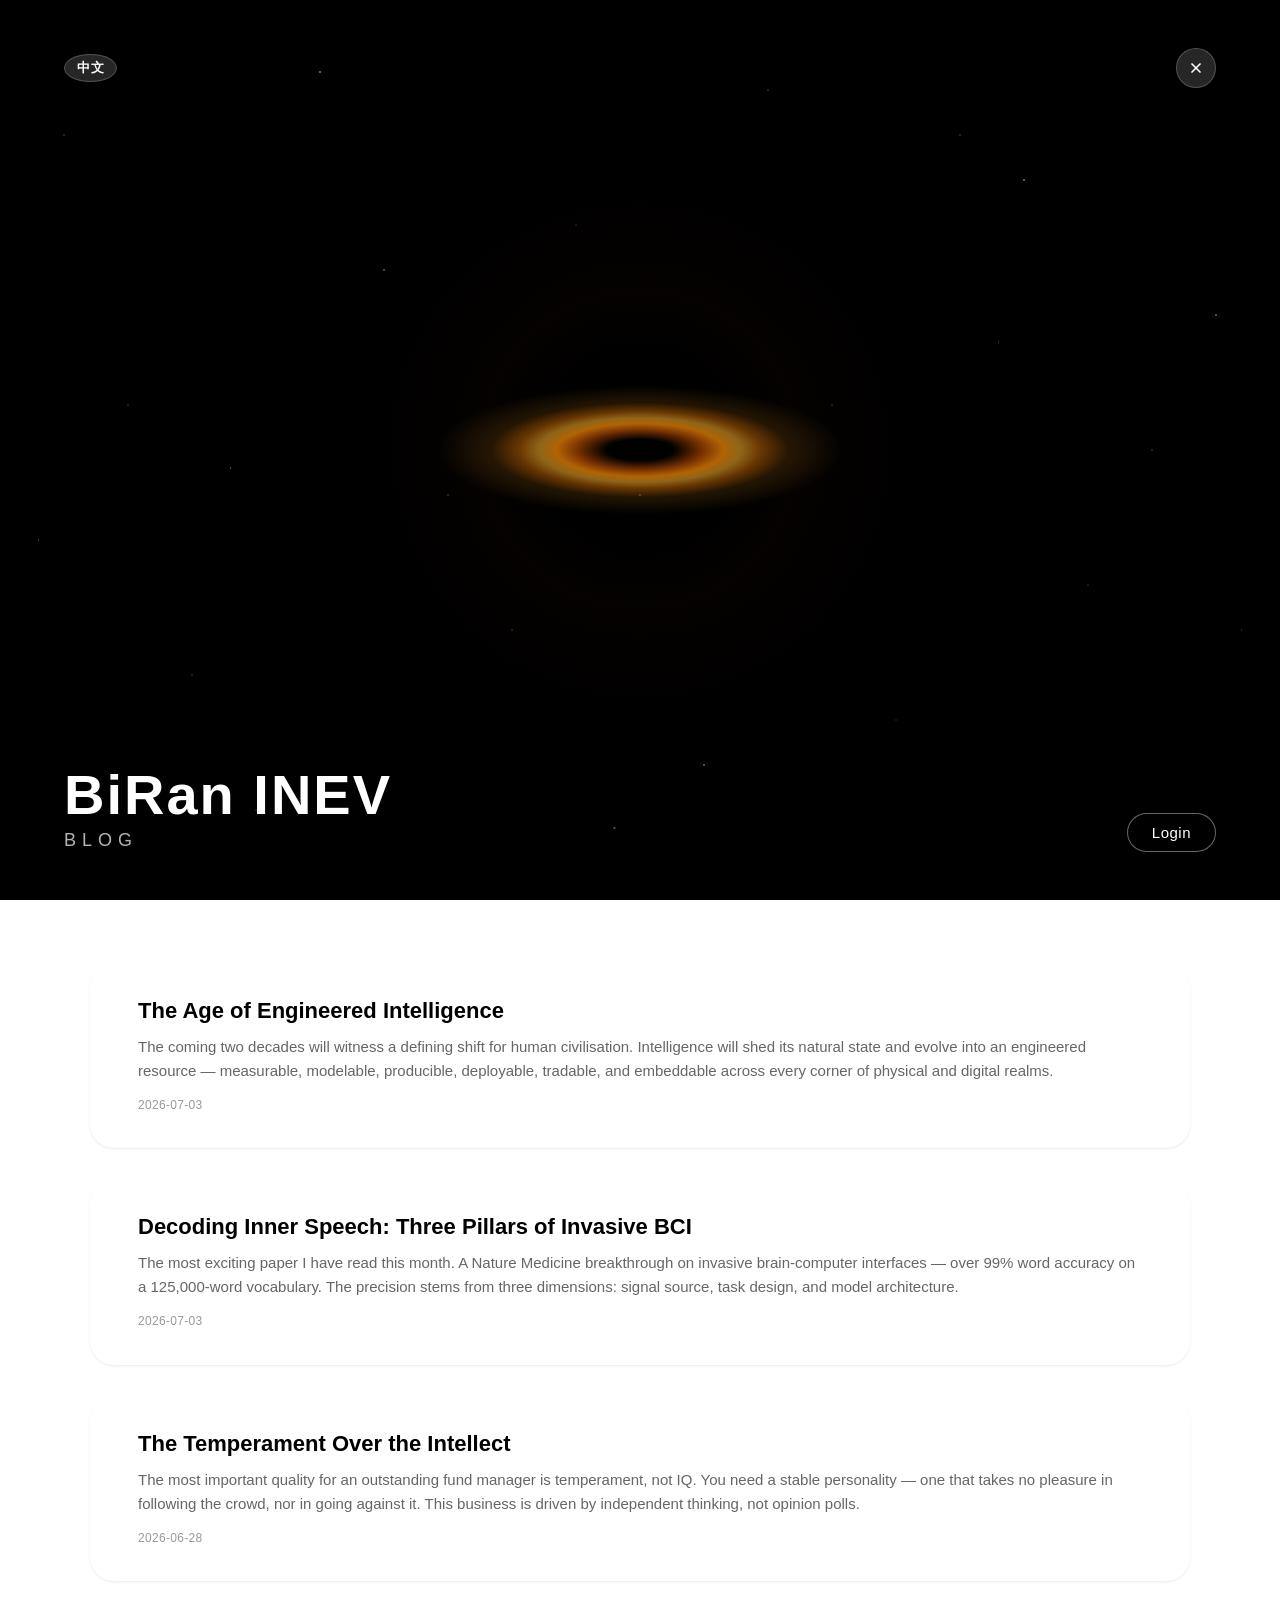
==== commit 6d685a39: "feat: remove placeholder C button + add BCI article (bilingual) - Remove non-functional 'C' comment " ====
--- a/index.html
+++ b/index.html
@@ -33,7 +33,6 @@
         <span>BLOG</span>
       </div>
       <div class="hero-actions">
-        <button class="btn-circle" aria-label="评论">C</button>
         <button class="btn-login" id="btn-open-login" data-i18n="login">Login</button>
       </div>
     </div>
@@ -52,7 +51,6 @@
         <button class="btn-lang" aria-label="Switch Language">中文</button>
       </div>
       <div class="topbar-actions">
-        <button class="topbar-btn-icon" aria-label="评论">C</button>
         <button class="topbar-btn-icon" id="btn-new-post" aria-label="新建文章">+</button>
         <button class="topbar-btn" id="btn-logout" data-i18n="logout">Logout</button>
         <div class="topbar-user" id="user-avatar">AL</div>
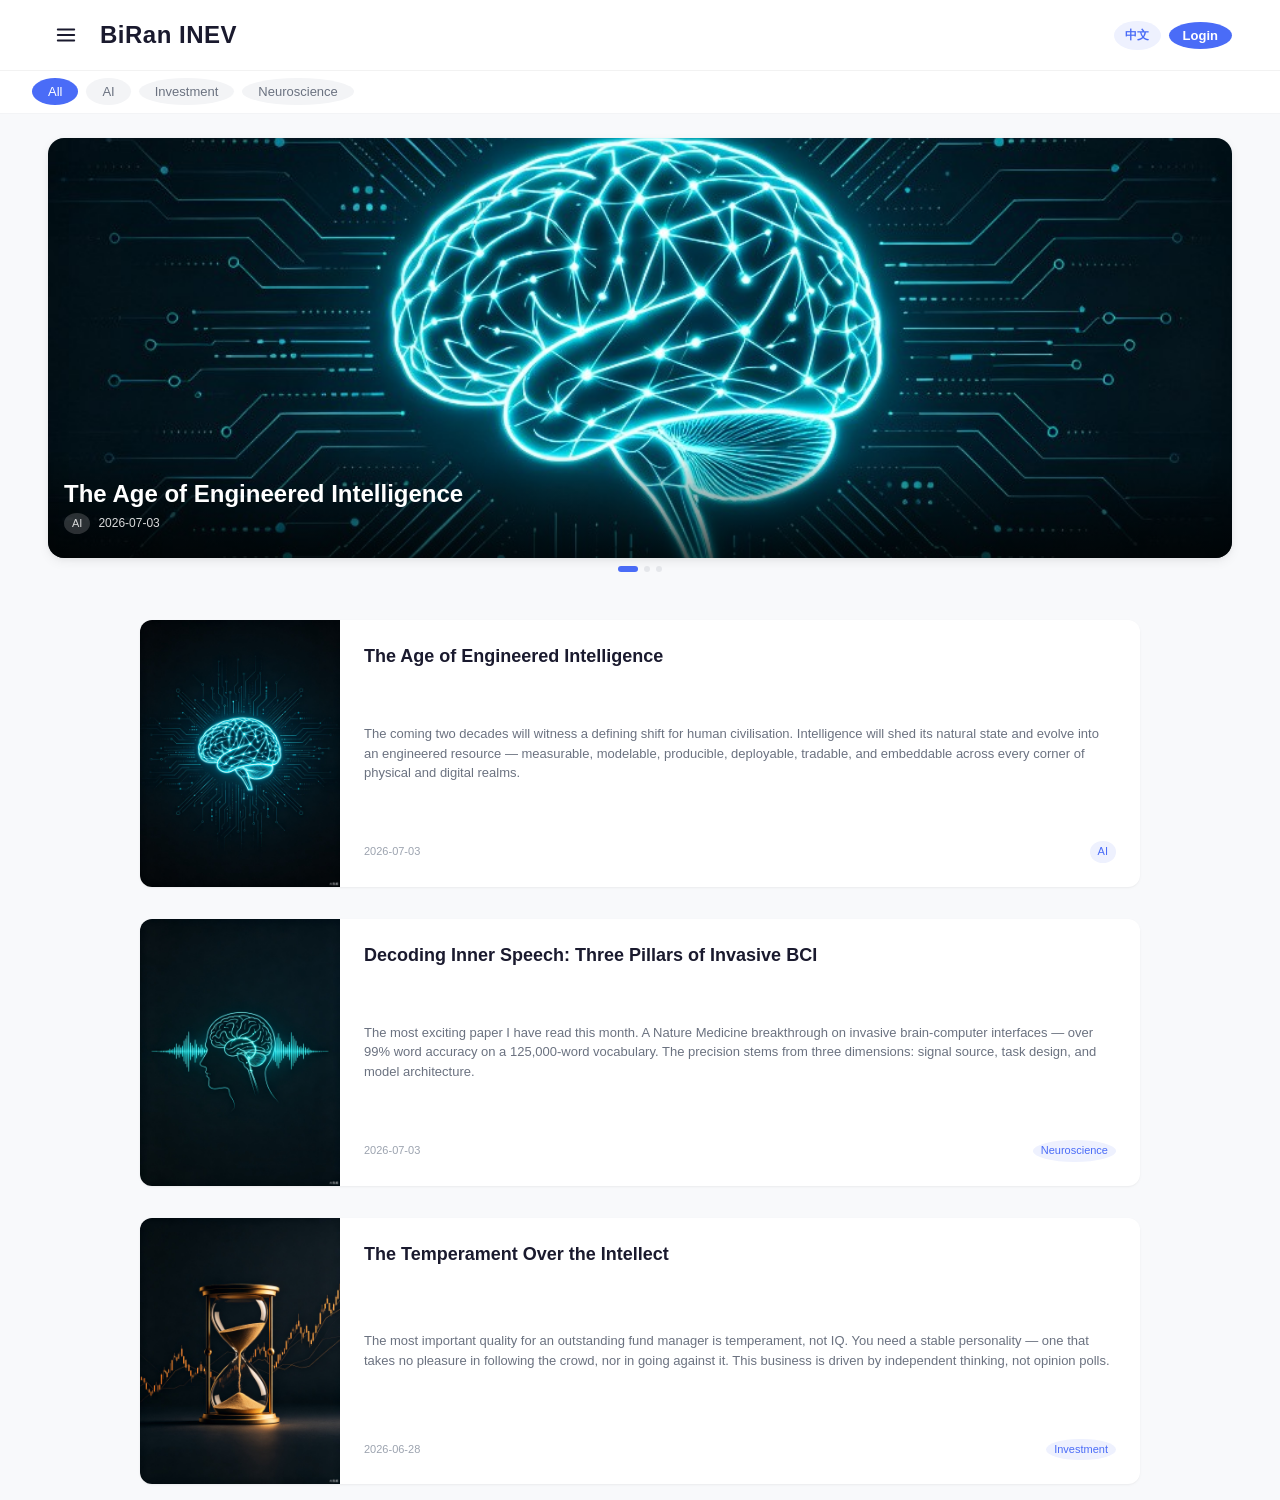
==== commit 02fdcc2b: "design: complete UI redesign - news app style with blue theme - Remove black hole hero, switch to wh" ====
--- a/index.html
+++ b/index.html
@@ -3,71 +3,69 @@
 <head>
   <meta charset="UTF-8">
   <meta name="viewport" content="width=device-width, initial-scale=1.0, viewport-fit=cover">
-  <meta name="theme-color" content="#000000">
+  <meta name="theme-color" content="#FFFFFF">
   <title>BiRan INEV</title>
   <link rel="stylesheet" href="css/style.css">
 </head>
 <body data-page="index">
 
-  <!-- ========== Hero Section - Guest State ========== -->
-  <section class="hero" id="hero-guest">
-    <div class="hero-bg">
-      <div class="hero-bg-gradient"></div>
-    </div>
-
-    <!-- Top: Close + Lang -->
-    <div class="hero-top">
-      <button class="btn-lang" aria-label="Switch Language">中文</button>
-      <button class="btn-close-white" aria-label="关闭">
-        <svg viewBox="0 0 24 24" fill="none" stroke-width="2.5" stroke-linecap="round">
-          <line x1="6" y1="6" x2="18" y2="18"></line>
-          <line x1="18" y1="6" x2="6" y2="18"></line>
+  <!-- ========== Top Navigation Bar ========== -->
+  <nav class="top-nav">
+    <div class="top-nav-left">
+      <button class="btn-hamburger" aria-label="Menu">
+        <svg viewBox="0 0 24 24" fill="none" stroke="currentColor" stroke-width="2" stroke-linecap="round">
+          <line x1="3" y1="6" x2="21" y2="6"></line>
+          <line x1="3" y1="12" x2="21" y2="12"></line>
+          <line x1="3" y1="18" x2="21" y2="18"></line>
         </svg>
       </button>
+      <span class="top-nav-brand">BiRan INEV</span>
     </div>
-
-    <!-- Bottom: Brand + Actions -->
-    <div class="hero-bottom">
-      <div class="brand-name">
-        BiRan INEV
-        <span>BLOG</span>
+    <div class="top-nav-right">
+      <button class="btn-lang" aria-label="Switch Language">中文</button>
+      <!-- Guest State -->
+      <div id="nav-guest">
+        <button class="btn-nav-login" id="btn-open-login" data-i18n="login">Login</button>
       </div>
-      <div class="hero-actions">
-        <button class="btn-login" id="btn-open-login" data-i18n="login">Login</button>
+      <!-- Logged-in State -->
+      <div id="nav-logged" class="hidden" style="display:flex;align-items:center;gap:8px;">
+        <button class="btn-nav-icon" id="btn-new-post" aria-label="New Post" style="color:var(--color-primary);">
+          <svg viewBox="0 0 24 24" fill="none" stroke="currentColor" stroke-width="2.5" stroke-linecap="round">
+            <line x1="12" y1="5" x2="12" y2="19"></line>
+            <line x1="5" y1="12" x2="19" y2="12"></line>
+          </svg>
+        </button>
+        <div class="nav-user-avatar" id="user-avatar">AL</div>
+        <button class="btn-nav-icon" id="btn-logout" aria-label="Logout" style="color:var(--color-text-muted);">
+          <svg viewBox="0 0 24 24" fill="none" stroke="currentColor" stroke-width="2" stroke-linecap="round" stroke-linejoin="round">
+            <path d="M9 21H5a2 2 0 0 1-2-2V5a2 2 0 0 1 2-2h4"></path>
+            <polyline points="16 17 21 12 16 7"></polyline>
+            <line x1="21" y1="12" x2="9" y2="12"></line>
+          </svg>
+        </button>
       </div>
     </div>
-  </section>
+  </nav>
 
-  <!-- ========== Hero Section - Logged-in State ========== -->
-  <section class="hero hidden" id="hero-logged">
-    <div class="hero-bg">
-      <div class="hero-bg-gradient"></div>
+  <!-- ========== Category Tabs ========== -->
+  <div class="category-bar">
+    <div class="category-tabs" id="category-tabs">
+      <button class="category-tab active" data-category="all">All</button>
+      <button class="category-tab" data-category="AI">AI</button>
+      <button class="category-tab" data-category="Investment">Investment</button>
+      <button class="category-tab" data-category="Neuroscience">Neuroscience</button>
     </div>
+  </div>
 
-    <!-- Top bar overlay -->
-    <div class="hero-topbar-logged">
-      <div style="display:flex;align-items:center;gap:10px;">
-        <div class="topbar-brand">BiRan INEV</div>
-        <button class="btn-lang" aria-label="Switch Language">中文</button>
-      </div>
-      <div class="topbar-actions">
-        <button class="topbar-btn-icon" id="btn-new-post" aria-label="新建文章">+</button>
-        <button class="topbar-btn" id="btn-logout" data-i18n="logout">Logout</button>
-        <div class="topbar-user" id="user-avatar">AL</div>
-      </div>
+  <!-- ========== Featured Carousel ========== -->
+  <div class="featured-section">
+    <div class="featured-carousel" id="featured-carousel">
+      <div class="featured-slides" id="featured-slides"></div>
     </div>
+    <div class="carousel-dots" id="carousel-dots"></div>
+  </div>
 
-    <!-- Bottom: Brand -->
-    <div class="hero-bottom">
-      <div class="brand-name">
-        BiRan INEV
-        <span>BLOG</span>
-      </div>
-      <div></div>
-    </div>
-  </section>
-
-  <!-- ========== Articles Section ========== -->
+  <!-- ========== Articles List ========== -->
   <main class="articles-section">
     <div class="articles-list" id="articles-list"></div>
   </main>
--- a/css/style.css
+++ b/css/style.css
@@ -1,28 +1,35 @@
 /* ============================================
    BiRan INEV - Blog Website Styles
-   Pure White/Black Minimalist Design
+   News App Style - Clean Light Design
+   Blue Theme: #4A6CF7
    Mobile-First Responsive
    ============================================ */
 
 /* --- CSS Variables --- */
 :root {
-  --color-black: #000000;
-  --color-white: #ffffff;
-  --color-gray-100: #f5f5f5;
-  --color-gray-200: #e5e5e5;
-  --color-gray-300: #cccccc;
-  --color-gray-400: #999999;
-  --color-gray-500: #666666;
-  --color-gray-600: #444444;
-  --color-gray-700: #333333;
-  --color-gray-800: #222222;
-  --color-gray-900: #111111;
-  --color-overlay: rgba(0, 0, 0, 0.5);
-  --color-green: #34c759;
-  --color-green-hover: #2db84e;
-
-  --font-family: -apple-system, BlinkMacSystemFont, 'Segoe UI', Roboto,
-    'Helvetica Neue', Arial, 'Noto Sans SC', sans-serif;
+  --color-primary: #4A6CF7;
+  --color-primary-light: #6B8AFF;
+  --color-primary-dark: #3A56D4;
+  --color-primary-bg: #EEF1FE;
+  --color-primary-bg-light: #F5F7FF;
+
+  --color-text-dark: #1A1A2E;
+  --color-text-secondary: #6B7280;
+  --color-text-muted: #9CA3AF;
+
+  --color-bg: #F8F9FB;
+  --color-bg-white: #FFFFFF;
+  --color-bg-card: #FFFFFF;
+
+  --color-border: #E5E7EB;
+  --color-border-light: #F3F4F6;
+
+  --color-success: #10B981;
+  --color-success-hover: #059669;
+  --color-danger: #EF4444;
+
+  --font-family: -apple-system, BlinkMacSystemFont, 'SF Pro Display', 'SF Pro Text',
+    'Segoe UI', Roboto, 'Helvetica Neue', Arial, 'Noto Sans SC', 'PingFang SC', sans-serif;
   --font-weight-regular: 400;
   --font-weight-medium: 500;
   --font-weight-semibold: 600;
@@ -31,12 +38,14 @@
   --border-radius-sm: 8px;
   --border-radius-md: 12px;
   --border-radius-lg: 16px;
-  --border-radius-xl: 24px;
+  --border-radius-xl: 20px;
   --border-radius-full: 50%;
 
-  --shadow-card: 0 1px 3px rgba(0, 0, 0, 0.06), 0 1px 2px rgba(0, 0, 0, 0.04);
-  --shadow-card-hover: 0 4px 12px rgba(0, 0, 0, 0.1);
-  --shadow-modal: 0 16px 48px rgba(0, 0, 0, 0.2);
+  --shadow-card: 0 1px 3px rgba(0, 0, 0, 0.04), 0 1px 2px rgba(0, 0, 0, 0.03);
+  --shadow-card-md: 0 4px 12px rgba(0, 0, 0, 0.06), 0 2px 4px rgba(0, 0, 0, 0.04);
+  --shadow-card-hover: 0 8px 24px rgba(0, 0, 0, 0.08), 0 4px 8px rgba(0, 0, 0, 0.04);
+  --shadow-modal: 0 20px 60px rgba(0, 0, 0, 0.15);
+  --shadow-nav: 0 1px 0 rgba(0, 0, 0, 0.05);
 
   --spacing-xs: 4px;
   --spacing-sm: 8px;
@@ -73,8 +82,8 @@
 body {
   font-family: var(--font-family);
   font-weight: var(--font-weight-regular);
-  color: var(--color-black);
-  background-color: var(--color-white);
+  color: var(--color-text-dark);
+  background-color: var(--color-bg);
   line-height: 1.6;
   min-height: 100vh;
   overflow-x: hidden;
@@ -112,351 +121,253 @@
   display: block;
 }
 
-/* --- Hero Section --- */
-.hero {
-  position: relative;
-  width: 100%;
-  height: 100vh;
-  min-height: 500px;
-  max-height: 800px;
-  overflow: hidden;
-  display: flex;
-  flex-direction: column;
+/* =============================================
+   Index Page - Top Navigation Bar
+   ============================================= */
+.top-nav {
+  position: sticky;
+  top: 0;
+  z-index: 100;
+  background-color: var(--color-bg-white);
+  padding: var(--spacing-sm) var(--spacing-md);
+  padding-top: calc(var(--spacing-sm) + var(--safe-top));
+  display: flex;
   justify-content: space-between;
-}
-
-.hero-bg {
-  position: absolute;
-  inset: 0;
-  z-index: 0;
-}
-
-.hero-bg-image {
-  width: 100%;
-  height: 100%;
-  object-fit: cover;
-}
-
-/* CSS Black Hole Gradient Fallback */
-.hero-bg-gradient {
-  width: 100%;
-  height: 100%;
-  background-color: #000000;
-  background-image:
-    /* Star field */
-    radial-gradient(1px 1px at 10% 20%, rgba(255,255,255,0.6) 0%, transparent 100%),
-    radial-gradient(1px 1px at 30% 70%, rgba(255,255,255,0.4) 0%, transparent 100%),
-    radial-gradient(1.5px 1.5px at 50% 10%, rgba(255,255,255,0.8) 0%, transparent 100%),
-    radial-gradient(1px 1px at 70% 40%, rgba(255,255,255,0.5) 0%, transparent 100%),
-    radial-gradient(1px 1px at 90% 80%, rgba(255,255,255,0.3) 0%, transparent 100%),
-    radial-gradient(1.5px 1.5px at 20% 90%, rgba(255,255,255,0.7) 0%, transparent 100%),
-    radial-gradient(1px 1px at 80% 15%, rgba(255,255,255,0.4) 0%, transparent 100%),
-    radial-gradient(1px 1px at 60% 55%, rgba(255,255,255,0.5) 0%, transparent 100%),
-    radial-gradient(1px 1px at 40% 35%, rgba(255,255,255,0.3) 0%, transparent 100%),
-    radial-gradient(1px 1px at 15% 60%, rgba(255,255,255,0.6) 0%, transparent 100%),
-    radial-gradient(1px 1px at 85% 45%, rgba(255,255,255,0.4) 0%, transparent 100%),
-    radial-gradient(1.5px 1.5px at 55% 85%, rgba(255,255,255,0.6) 0%, transparent 100%),
-    radial-gradient(1px 1px at 25% 45%, rgba(255,255,255,0.3) 0%, transparent 100%),
-    radial-gradient(1px 1px at 75% 25%, rgba(255,255,255,0.5) 0%, transparent 100%),
-    radial-gradient(1px 1px at 45% 65%, rgba(255,255,255,0.4) 0%, transparent 100%),
-    radial-gradient(1px 1px at 5% 50%, rgba(255,255,255,0.5) 0%, transparent 100%),
-    radial-gradient(1px 1px at 95% 30%, rgba(255,255,255,0.3) 0%, transparent 100%),
-    radial-gradient(1.5px 1.5px at 35% 15%, rgba(255,255,255,0.7) 0%, transparent 100%),
-    radial-gradient(1px 1px at 65% 75%, rgba(255,255,255,0.4) 0%, transparent 100%),
-    radial-gradient(1px 1px at 48% 42%, rgba(255,255,255,0.5) 0%, transparent 100%),
-    /* Accretion disk - orange/amber ring */
-    radial-gradient(ellipse 120px 40px at 50% 50%,
-      transparent 20%,
-      rgba(232, 93, 4, 0.6) 30%,
-      rgba(244, 140, 6, 0.8) 40%,
-      rgba(255, 190, 50, 0.6) 48%,
-      rgba(244, 140, 6, 0.4) 55%,
-      transparent 65%
-    ),
-    radial-gradient(ellipse 150px 50px at 50% 50%,
-      transparent 25%,
-      rgba(200, 60, 0, 0.15) 35%,
-      rgba(232, 93, 4, 0.2) 45%,
-      rgba(255, 160, 30, 0.15) 55%,
-      transparent 70%
-    ),
-    /* Outer glow */
-    radial-gradient(circle 180px at 50% 50%,
-      transparent 30%,
-      rgba(80, 30, 10, 0.08) 50%,
-      rgba(60, 20, 5, 0.04) 70%,
-      transparent 90%
-    ),
-    /* Dark center (event horizon) */
-    radial-gradient(circle 35px at 50% 50%,
-      #000000 60%,
-      rgba(0, 0, 0, 0.8) 80%,
-      transparent 100%
-    );
-}
-
-/* Hero overlay */
-.hero-overlay {
-  position: absolute;
-  inset: 0;
-  z-index: 1;
-  pointer-events: none;
-}
-
-/* Hero Top Bar */
-.hero-top {
-  position: relative;
-  z-index: 2;
-  display: flex;
-  justify-content: flex-end;
-  padding: var(--spacing-lg);
-  padding-top: calc(var(--spacing-lg) + var(--safe-top));
-}
-
-.btn-close-white {
+  align-items: center;
+  box-shadow: var(--shadow-nav);
+}
+
+.top-nav-left {
+  display: flex;
+  align-items: center;
+  gap: var(--spacing-md);
+}
+
+.btn-hamburger {
   width: 36px;
   height: 36px;
-  border-radius: var(--border-radius-full);
-  background-color: rgba(255, 255, 255, 0.15);
-  backdrop-filter: blur(10px);
-  -webkit-backdrop-filter: blur(10px);
-  border: 1px solid rgba(255, 255, 255, 0.2);
+  border-radius: var(--border-radius-sm);
   display: flex;
   align-items: center;
   justify-content: center;
   transition: var(--transition-fast);
-}
-
-.btn-close-white:hover,
-.btn-close-white:active {
-  background-color: rgba(255, 255, 255, 0.25);
-}
-
-.btn-close-white svg {
-  width: 16px;
-  height: 16px;
-  stroke: var(--color-white);
-}
-
-/* Language Toggle Button */
+  color: var(--color-text-dark);
+}
+
+.btn-hamburger:hover {
+  background-color: var(--color-border-light);
+}
+
+.btn-hamburger svg {
+  width: 22px;
+  height: 22px;
+}
+
+.top-nav-brand {
+  font-size: 18px;
+  font-weight: var(--font-weight-bold);
+  color: var(--color-text-dark);
+  letter-spacing: 0.5px;
+}
+
+.top-nav-right {
+  display: flex;
+  align-items: center;
+  gap: var(--spacing-sm);
+}
+
+/* Language Toggle - Light Theme */
 .btn-lang {
-  background: rgba(255, 255, 255, 0.15);
-  backdrop-filter: blur(10px);
-  -webkit-backdrop-filter: blur(10px);
-  border: 1px solid rgba(255, 255, 255, 0.2);
-  color: var(--color-white);
-  font-size: 13px;
-  font-weight: 600;
-  padding: 4px 12px;
+  background: var(--color-primary-bg);
+  border: 1px solid transparent;
+  color: var(--color-primary);
+  font-size: 12px;
+  font-weight: var(--font-weight-semibold);
+  padding: 5px 10px;
   border-radius: var(--border-radius-full);
   cursor: pointer;
   transition: var(--transition-fast);
-  letter-spacing: 0.5px;
+  letter-spacing: 0.3px;
   line-height: 1.4;
 }
 
 .btn-lang:hover,
 .btn-lang:active {
-  background: rgba(255, 255, 255, 0.3);
-}
-
-/* Language button in nav-bar (white bg pages) */
-.nav-bar .btn-lang {
-  background: rgba(0, 0, 0, 0.05);
-  border-color: rgba(0, 0, 0, 0.1);
-  color: var(--color-black);
-}
-
-.nav-bar .btn-lang:hover,
-.nav-bar .btn-lang:active {
-  background: rgba(0, 0, 0, 0.1);
-}
-
-/* Language button in topbar (logged-in hero) */
-.topbar-actions .btn-lang {
-  background: rgba(255, 255, 255, 0.15);
-  border-color: rgba(255, 255, 255, 0.2);
-  color: var(--color-white);
-}
-
-/* Hero Top layout adjustment for lang + close */
-.hero-top {
-  display: flex;
-  justify-content: space-between;
-  align-items: center;
-}
-
-/* Hero Bottom */
-.hero-bottom {
-  position: relative;
-  z-index: 2;
-  display: flex;
-  justify-content: space-between;
-  align-items: flex-end;
-  padding: var(--spacing-lg);
-  padding-bottom: calc(var(--spacing-lg) + var(--safe-bottom));
-}
-
-.brand-name {
-  font-size: 28px;
-  font-weight: var(--font-weight-bold);
-  color: var(--color-white);
-  letter-spacing: 2px;
-  line-height: 1.2;
-}
-
-.brand-name span {
-  display: block;
-  font-weight: var(--font-weight-medium);
-  font-size: 14px;
-  letter-spacing: 4px;
-  opacity: 0.7;
-  margin-top: 2px;
-}
-
-.hero-actions {
-  display: flex;
-  align-items: center;
-  gap: var(--spacing-sm);
-}
-
-/* Circular button */
-.btn-circle {
-  width: 36px;
-  height: 36px;
-  border-radius: var(--border-radius-full);
-  background-color: rgba(255, 255, 255, 0.15);
-  backdrop-filter: blur(10px);
-  -webkit-backdrop-filter: blur(10px);
-  border: 1px solid rgba(255, 255, 255, 0.2);
-  display: flex;
-  align-items: center;
-  justify-content: center;
-  font-size: 14px;
-  font-weight: var(--font-weight-semibold);
-  color: var(--color-white);
-  transition: var(--transition-fast);
-}
-
-.btn-circle:hover,
-.btn-circle:active {
-  background-color: rgba(255, 255, 255, 0.25);
-}
-
-.btn-circle-dark {
-  background-color: rgba(0, 0, 0, 0.3);
-  border-color: rgba(0, 0, 0, 0.1);
-}
-
-/* Login button on hero */
-.btn-login {
-  padding: 8px 20px;
-  border-radius: var(--border-radius-xl);
-  border: 1px solid rgba(255, 255, 255, 0.4);
-  color: var(--color-white);
-  font-size: 14px;
-  font-weight: var(--font-weight-medium);
-  background-color: rgba(0, 0, 0, 0.2);
-  backdrop-filter: blur(10px);
-  -webkit-backdrop-filter: blur(10px);
-  transition: var(--transition-fast);
-  letter-spacing: 0.5px;
-}
-
-.btn-login:hover,
-.btn-login:active {
-  background-color: rgba(0, 0, 0, 0.35);
-}
-
-/* --- Logged-in Hero Top Bar --- */
-.hero-topbar-logged {
-  position: absolute;
-  top: 0;
-  left: 0;
-  right: 0;
-  z-index: 3;
-  background-color: rgba(0, 0, 0, 0.6);
-  backdrop-filter: blur(20px);
-  -webkit-backdrop-filter: blur(20px);
-  padding: var(--spacing-md) var(--spacing-lg);
-  padding-top: calc(var(--spacing-md) + var(--safe-top));
-  display: flex;
-  justify-content: space-between;
-  align-items: center;
-}
-
-.topbar-brand {
-  font-size: 18px;
-  font-weight: var(--font-weight-bold);
-  color: var(--color-white);
-  letter-spacing: 1px;
-}
-
-.topbar-actions {
-  display: flex;
-  align-items: center;
-  gap: var(--spacing-sm);
-}
-
-.topbar-btn {
-  padding: 6px 14px;
-  border-radius: var(--border-radius-xl);
-  color: var(--color-white);
-  font-size: 13px;
-  font-weight: var(--font-weight-medium);
-  background-color: rgba(255, 255, 255, 0.12);
-  border: 1px solid rgba(255, 255, 255, 0.15);
-  transition: var(--transition-fast);
-}
-
-.topbar-btn:hover,
-.topbar-btn:active {
-  background-color: rgba(255, 255, 255, 0.2);
-}
-
-.topbar-user {
+  background: var(--color-primary);
+  color: #fff;
+}
+
+/* User Avatar in Nav */
+.nav-user-avatar {
   width: 32px;
   height: 32px;
   border-radius: var(--border-radius-full);
-  background-color: var(--color-white);
-  color: var(--color-black);
+  background-color: var(--color-primary);
+  color: #fff;
   font-size: 12px;
   font-weight: var(--font-weight-bold);
   display: flex;
   align-items: center;
   justify-content: center;
-}
-
-.topbar-btn-icon {
-  width: 32px;
-  height: 32px;
+  cursor: pointer;
+}
+
+.nav-user-avatar:hover {
+  background-color: var(--color-primary-dark);
+}
+
+/* Nav Login Button (Guest) */
+.btn-nav-login {
+  padding: 6px 14px;
   border-radius: var(--border-radius-full);
-  background-color: rgba(255, 255, 255, 0.12);
-  border: 1px solid rgba(255, 255, 255, 0.15);
-  display: flex;
-  align-items: center;
+  background-color: var(--color-primary);
+  color: #fff;
+  font-size: 13px;
+  font-weight: var(--font-weight-semibold);
+  transition: var(--transition-fast);
+}
+
+.btn-nav-login:hover {
+  background-color: var(--color-primary-dark);
+}
+
+/* =============================================
+   Index Page - Category Tabs
+   ============================================= */
+.category-bar {
+  background-color: var(--color-bg-white);
+  padding: 0 var(--spacing-md);
+  border-bottom: 1px solid var(--color-border-light);
+}
+
+.category-tabs {
+  display: flex;
+  gap: var(--spacing-sm);
+  overflow-x: auto;
+  -webkit-overflow-scrolling: touch;
+  scrollbar-width: none;
+  padding: var(--spacing-sm) 0;
+}
+
+.category-tabs::-webkit-scrollbar {
+  display: none;
+}
+
+.category-tab {
+  flex-shrink: 0;
+  padding: 6px 16px;
+  border-radius: var(--border-radius-full);
+  font-size: 13px;
+  font-weight: var(--font-weight-medium);
+  color: var(--color-text-secondary);
+  background-color: var(--color-border-light);
+  transition: var(--transition-fast);
+  white-space: nowrap;
+}
+
+.category-tab:hover {
+  background-color: var(--color-border);
+}
+
+.category-tab.active {
+  background-color: var(--color-primary);
+  color: #fff;
+}
+
+/* =============================================
+   Index Page - Featured Carousel
+   ============================================= */
+.featured-section {
+  padding: var(--spacing-md);
+}
+
+.featured-carousel {
+  position: relative;
+  border-radius: var(--border-radius-lg);
+  overflow: hidden;
+  box-shadow: var(--shadow-card-md);
+}
+
+.featured-slides {
+  display: flex;
+  transition: transform 0.4s ease;
+}
+
+.featured-slide {
+  min-width: 100%;
+  position: relative;
+}
+
+.featured-slide img {
+  width: 100%;
+  height: 200px;
+  object-fit: cover;
+  display: block;
+}
+
+.featured-slide-overlay {
+  position: absolute;
+  bottom: 0;
+  left: 0;
+  right: 0;
+  padding: var(--spacing-lg) var(--spacing-md);
+  background: linear-gradient(transparent, rgba(0, 0, 0, 0.7));
+  color: #fff;
+}
+
+.featured-slide-title {
+  font-size: 18px;
+  font-weight: var(--font-weight-bold);
+  line-height: 1.3;
+  margin-bottom: var(--spacing-xs);
+}
+
+.featured-slide-meta {
+  display: flex;
+  align-items: center;
+  gap: var(--spacing-sm);
+  font-size: 12px;
+  opacity: 0.85;
+}
+
+.featured-slide-category {
+  background: rgba(255, 255, 255, 0.2);
+  backdrop-filter: blur(8px);
+  -webkit-backdrop-filter: blur(8px);
+  padding: 2px 8px;
+  border-radius: var(--border-radius-full);
+  font-size: 11px;
+}
+
+/* Carousel Dots */
+.carousel-dots {
+  display: flex;
   justify-content: center;
-  color: var(--color-white);
-  font-size: 18px;
-  font-weight: var(--font-weight-medium);
-  transition: var(--transition-fast);
-}
-
-.topbar-btn-icon:hover,
-.topbar-btn-icon:active {
-  background-color: rgba(255, 255, 255, 0.2);
-}
-
-/* --- Article Cards Section --- */
+  gap: 6px;
+  padding: var(--spacing-sm) 0;
+}
+
+.carousel-dot {
+  width: 6px;
+  height: 6px;
+  border-radius: var(--border-radius-full);
+  background-color: var(--color-border);
+  transition: var(--transition-fast);
+  cursor: pointer;
+}
+
+.carousel-dot.active {
+  width: 20px;
+  border-radius: 3px;
+  background-color: var(--color-primary);
+}
+
+/* =============================================
+   Index Page - Article Cards List
+   ============================================= */
 .articles-section {
-  background-color: var(--color-white);
-  padding: var(--spacing-lg);
-  min-height: 60vh;
-}
-
-.articles-header {
-  padding: var(--spacing-md) 0;
-  margin-bottom: var(--spacing-md);
+  padding: var(--spacing-sm) var(--spacing-md);
+  padding-bottom: calc(var(--spacing-2xl) + var(--safe-bottom));
 }
 
 .articles-list {
@@ -467,14 +378,15 @@
   margin: 0 auto;
 }
 
+/* Horizontal Card Layout */
 .article-card {
-  background-color: var(--color-white);
-  border-radius: var(--border-radius-lg);
-  padding: var(--spacing-lg);
+  display: flex;
+  background-color: var(--color-bg-card);
+  border-radius: var(--border-radius-md);
+  overflow: hidden;
   box-shadow: var(--shadow-card);
   transition: var(--transition-normal);
   cursor: pointer;
-  display: block;
 }
 
 .article-card:hover {
@@ -487,18 +399,45 @@
   box-shadow: var(--shadow-card);
 }
 
+.article-card-thumb {
+  width: 110px;
+  min-height: 110px;
+  flex-shrink: 0;
+  background-color: var(--color-border-light);
+  overflow: hidden;
+}
+
+.article-card-thumb img {
+  width: 100%;
+  height: 100%;
+  object-fit: cover;
+}
+
+.article-card-body {
+  flex: 1;
+  padding: var(--spacing-md);
+  display: flex;
+  flex-direction: column;
+  justify-content: space-between;
+  min-width: 0;
+}
+
 .article-card-title {
-  font-size: 18px;
-  font-weight: var(--font-weight-bold);
-  color: var(--color-black);
+  font-size: 15px;
+  font-weight: var(--font-weight-semibold);
+  color: var(--color-text-dark);
   line-height: 1.4;
-  margin-bottom: var(--spacing-sm);
+  margin-bottom: var(--spacing-xs);
+  display: -webkit-box;
+  -webkit-line-clamp: 2;
+  -webkit-box-orient: vertical;
+  overflow: hidden;
 }
 
 .article-card-excerpt {
-  font-size: 14px;
-  color: var(--color-gray-500);
-  line-height: 1.6;
+  font-size: 13px;
+  color: var(--color-text-secondary);
+  line-height: 1.5;
   margin-bottom: var(--spacing-sm);
   display: -webkit-box;
   -webkit-line-clamp: 2;
@@ -506,17 +445,34 @@
   overflow: hidden;
 }
 
+.article-card-meta {
+  display: flex;
+  align-items: center;
+  justify-content: space-between;
+  gap: var(--spacing-sm);
+}
+
 .article-card-date {
-  font-size: 12px;
-  color: var(--color-gray-400);
-  letter-spacing: 0.3px;
-}
-
-/* --- Login Modal --- */
+  font-size: 11px;
+  color: var(--color-text-muted);
+}
+
+.article-card-tag {
+  font-size: 11px;
+  font-weight: var(--font-weight-medium);
+  color: var(--color-primary);
+  background-color: var(--color-primary-bg);
+  padding: 2px 8px;
+  border-radius: var(--border-radius-full);
+}
+
+/* =============================================
+   Login Modal
+   ============================================= */
 .modal-overlay {
   position: fixed;
   inset: 0;
-  background-color: var(--color-overlay);
+  background-color: rgba(0, 0, 0, 0.4);
   z-index: 1000;
   display: flex;
   align-items: center;
@@ -533,7 +489,7 @@
 }
 
 .modal-card {
-  background-color: var(--color-white);
+  background-color: var(--color-bg-card);
   border-radius: var(--border-radius-lg);
   padding: var(--spacing-xl);
   width: 100%;
@@ -550,7 +506,7 @@
 .modal-title {
   font-size: 22px;
   font-weight: var(--font-weight-bold);
-  color: var(--color-black);
+  color: var(--color-text-dark);
   text-align: center;
   margin-bottom: var(--spacing-xl);
 }
@@ -562,21 +518,22 @@
 .form-input {
   width: 100%;
   padding: 12px 16px;
-  border: 1.5px solid var(--color-gray-200);
+  border: 1.5px solid var(--color-border);
   border-radius: var(--border-radius-md);
   font-size: 15px;
-  color: var(--color-black);
-  background-color: var(--color-white);
+  color: var(--color-text-dark);
+  background-color: var(--color-bg-white);
   transition: var(--transition-fast);
 }
 
 .form-input::placeholder {
-  color: var(--color-gray-400);
+  color: var(--color-text-muted);
 }
 
 .form-input:focus {
-  border-color: var(--color-gray-500);
-  background-color: var(--color-gray-100);
+  border-color: var(--color-primary);
+  background-color: var(--color-primary-bg-light);
+  box-shadow: 0 0 0 3px rgba(74, 108, 247, 0.1);
 }
 
 .modal-actions {
@@ -589,54 +546,171 @@
   flex: 1;
   padding: 12px;
   border-radius: var(--border-radius-md);
-  border: 1.5px solid var(--color-gray-200);
-  background-color: var(--color-white);
-  color: var(--color-gray-600);
+  border: 1.5px solid var(--color-border);
+  background-color: var(--color-bg-white);
+  color: var(--color-text-secondary);
   font-size: 15px;
   font-weight: var(--font-weight-medium);
   transition: var(--transition-fast);
 }
 
 .btn-modal-cancel:hover {
-  background-color: var(--color-gray-100);
+  background-color: var(--color-border-light);
 }
 
 .btn-modal-login {
   flex: 1;
   padding: 12px;
   border-radius: var(--border-radius-md);
-  background-color: var(--color-black);
-  color: var(--color-white);
+  background-color: var(--color-primary);
+  color: #fff;
   font-size: 15px;
   font-weight: var(--font-weight-medium);
   transition: var(--transition-fast);
 }
 
 .btn-modal-login:hover {
-  background-color: var(--color-gray-800);
-}
-
-/* --- Navigation Bar (Article/Editor pages) --- */
+  background-color: var(--color-primary-dark);
+}
+
+/* =============================================
+   Article Detail Page
+   ============================================= */
+.article-hero-cover {
+  width: 100%;
+  height: 240px;
+  overflow: hidden;
+  background-color: var(--color-border-light);
+}
+
+.article-hero-cover img {
+  width: 100%;
+  height: 100%;
+  object-fit: cover;
+}
+
+.article-content-card {
+  background-color: var(--color-bg-card);
+  border-radius: var(--border-radius-xl) var(--border-radius-xl) 0 0;
+  margin-top: -20px;
+  position: relative;
+  z-index: 1;
+  padding: var(--spacing-xl) var(--spacing-lg);
+  padding-bottom: calc(var(--spacing-3xl) + var(--safe-bottom));
+  max-width: 720px;
+  margin-left: auto;
+  margin-right: auto;
+  min-height: 60vh;
+}
+
+.article-detail-category {
+  display: inline-block;
+  font-size: 12px;
+  font-weight: var(--font-weight-semibold);
+  color: var(--color-primary);
+  background-color: var(--color-primary-bg);
+  padding: 4px 12px;
+  border-radius: var(--border-radius-full);
+  margin-bottom: var(--spacing-md);
+}
+
+.article-detail-title {
+  font-size: 24px;
+  font-weight: var(--font-weight-bold);
+  color: var(--color-text-dark);
+  line-height: 1.3;
+  margin-bottom: var(--spacing-sm);
+}
+
+.article-detail-date {
+  font-size: 13px;
+  color: var(--color-text-muted);
+  margin-bottom: var(--spacing-xl);
+}
+
+.article-detail-content {
+  font-size: 16px;
+  line-height: 1.8;
+  color: var(--color-text-secondary);
+}
+
+.article-detail-content p {
+  margin-bottom: var(--spacing-lg);
+}
+
+.article-detail-content p:last-child {
+  margin-bottom: 0;
+}
+
+/* Article Bottom Actions */
+.article-bottom-actions {
+  display: flex;
+  align-items: center;
+  justify-content: center;
+  gap: var(--spacing-md);
+  padding-top: var(--spacing-2xl);
+  border-top: 1px solid var(--color-border-light);
+  margin-top: var(--spacing-2xl);
+}
+
+.btn-action {
+  display: flex;
+  align-items: center;
+  gap: var(--spacing-sm);
+  padding: 10px 20px;
+  border-radius: var(--border-radius-full);
+  font-size: 14px;
+  font-weight: var(--font-weight-medium);
+  transition: var(--transition-fast);
+}
+
+.btn-action svg {
+  width: 18px;
+  height: 18px;
+}
+
+.btn-action-share {
+  background-color: var(--color-primary-bg);
+  color: var(--color-primary);
+}
+
+.btn-action-share:hover {
+  background-color: var(--color-primary);
+  color: #fff;
+}
+
+.btn-action-edit {
+  background-color: var(--color-primary);
+  color: #fff;
+}
+
+.btn-action-edit:hover {
+  background-color: var(--color-primary-dark);
+}
+
+/* =============================================
+   Navigation Bar (Article/Editor pages)
+   ============================================= */
 .nav-bar {
   position: sticky;
   top: 0;
   z-index: 100;
-  background-color: var(--color-white);
-  padding: var(--spacing-md) var(--spacing-lg);
-  padding-top: calc(var(--spacing-md) + var(--safe-top));
+  background-color: var(--color-bg-white);
+  padding: var(--spacing-sm) var(--spacing-md);
+  padding-top: calc(var(--spacing-sm) + var(--safe-top));
   display: flex;
   justify-content: space-between;
   align-items: center;
-  border-bottom: 1px solid var(--color-gray-100);
+  box-shadow: var(--shadow-nav);
 }
 
 .nav-center {
   position: absolute;
   left: 50%;
   transform: translateX(-50%);
-  font-size: 17px;
+  font-size: 16px;
   font-weight: var(--font-weight-semibold);
-  color: var(--color-black);
+  color: var(--color-text-dark);
 }
 
 .nav-left {
@@ -659,11 +733,11 @@
   align-items: center;
   justify-content: center;
   transition: var(--transition-fast);
-  color: var(--color-black);
+  color: var(--color-text-dark);
 }
 
 .btn-back:hover {
-  background-color: var(--color-gray-100);
+  background-color: var(--color-border-light);
 }
 
 .btn-back svg {
@@ -671,37 +745,19 @@
   height: 22px;
 }
 
-.btn-nav-circle {
-  width: 32px;
-  height: 32px;
+.btn-nav-icon {
+  width: 36px;
+  height: 36px;
   border-radius: var(--border-radius-full);
-  background-color: var(--color-gray-100);
   display: flex;
   align-items: center;
   justify-content: center;
-  font-size: 14px;
-  font-weight: var(--font-weight-bold);
-  color: var(--color-gray-600);
-  transition: var(--transition-fast);
-}
-
-.btn-nav-circle:hover {
-  background-color: var(--color-gray-200);
-}
-
-.btn-nav-icon {
-  width: 32px;
-  height: 32px;
-  border-radius: var(--border-radius-full);
-  display: flex;
-  align-items: center;
-  justify-content: center;
-  transition: var(--transition-fast);
-  color: var(--color-gray-600);
+  transition: var(--transition-fast);
+  color: var(--color-text-secondary);
 }
 
 .btn-nav-icon:hover {
-  background-color: var(--color-gray-100);
+  background-color: var(--color-border-light);
 }
 
 .btn-nav-icon svg {
@@ -709,50 +765,9 @@
   height: 18px;
 }
 
-/* --- Divider --- */
-.divider {
-  height: 1px;
-  background-color: var(--color-gray-200);
-  margin: 0 var(--spacing-lg);
-}
-
-/* --- Article Detail Page --- */
-.article-detail {
-  max-width: 720px;
-  margin: 0 auto;
-  padding: var(--spacing-xl) var(--spacing-lg);
-  padding-bottom: calc(var(--spacing-3xl) + var(--safe-bottom));
-}
-
-.article-detail-title {
-  font-size: 28px;
-  font-weight: var(--font-weight-bold);
-  color: var(--color-black);
-  line-height: 1.3;
-  margin-bottom: var(--spacing-sm);
-}
-
-.article-detail-date {
-  font-size: 13px;
-  color: var(--color-gray-400);
-  margin-bottom: var(--spacing-xl);
-}
-
-.article-detail-content {
-  font-size: 16px;
-  line-height: 1.8;
-  color: var(--color-gray-700);
-}
-
-.article-detail-content p {
-  margin-bottom: var(--spacing-lg);
-}
-
-.article-detail-content p:last-child {
-  margin-bottom: 0;
-}
-
-/* --- Editor Page --- */
+/* =============================================
+   Editor Page
+   ============================================= */
 .editor-container {
   max-width: 720px;
   margin: 0 auto;
@@ -762,9 +777,9 @@
 
 .editor-title-input {
   width: 100%;
-  font-size: 28px;
+  font-size: 26px;
   font-weight: var(--font-weight-bold);
-  color: var(--color-black);
+  color: var(--color-text-dark);
   padding: var(--spacing-md) 0;
   border: none;
   outline: none;
@@ -773,14 +788,14 @@
 }
 
 .editor-title-input::placeholder {
-  color: var(--color-gray-300);
+  color: var(--color-text-muted);
 }
 
 .editor-toolbar {
   display: flex;
   align-items: center;
   padding: var(--spacing-md) 0;
-  border-bottom: 1px solid var(--color-gray-100);
+  border-bottom: 1px solid var(--color-border-light);
   margin-bottom: var(--spacing-lg);
   gap: var(--spacing-sm);
 }
@@ -789,16 +804,17 @@
   width: 40px;
   height: 40px;
   border-radius: var(--border-radius-sm);
-  background-color: var(--color-gray-100);
+  background-color: var(--color-primary-bg);
   display: flex;
   align-items: center;
   justify-content: center;
   transition: var(--transition-fast);
-  color: var(--color-gray-600);
+  color: var(--color-primary);
 }
 
 .btn-camera:hover {
-  background-color: var(--color-gray-200);
+  background-color: var(--color-primary);
+  color: #fff;
 }
 
 .btn-camera svg {
@@ -811,7 +827,7 @@
   min-height: 400px;
   font-size: 16px;
   line-height: 1.8;
-  color: var(--color-gray-700);
+  color: var(--color-text-secondary);
   padding: 0;
   border: none;
   outline: none;
@@ -820,30 +836,31 @@
 }
 
 .editor-content::placeholder {
-  color: var(--color-gray-300);
+  color: var(--color-text-muted);
 }
 
 /* Publish Button */
 .btn-publish {
   padding: 8px 20px;
-  border-radius: var(--border-radius-xl);
-  background-color: var(--color-green);
-  color: var(--color-white);
+  border-radius: var(--border-radius-full);
+  background-color: var(--color-primary);
+  color: #fff;
   font-size: 14px;
   font-weight: var(--font-weight-semibold);
   transition: var(--transition-fast);
 }
 
 .btn-publish:hover {
-  background-color: var(--color-green-hover);
-}
-
-/* --- Hide states --- */
+  background-color: var(--color-primary-dark);
+}
+
+/* =============================================
+   Hide states & Utilities
+   ============================================= */
 .hidden {
   display: none !important;
 }
 
-/* --- Utilities --- */
 .sr-only {
   position: absolute;
   width: 1px;
@@ -854,51 +871,92 @@
   border: 0;
 }
 
+/* No Cover Placeholder */
+.no-cover {
+  width: 100%;
+  height: 100%;
+  background: linear-gradient(135deg, var(--color-primary-bg), var(--color-primary-bg-light));
+  display: flex;
+  align-items: center;
+  justify-content: center;
+  color: var(--color-primary);
+  font-size: 24px;
+  font-weight: var(--font-weight-bold);
+}
+
 /* =============================================
    Responsive Design
-   Breakpoints: 768px (tablet), 1024px (desktop),
-                1280px (large desktop), 1536px (wide)
    ============================================= */
 
-/* --- Responsive: Tablet (>=768px) --- */
+/* --- Tablet (>=768px) --- */
 @media (min-width: 768px) {
-  .brand-name {
-    font-size: 36px;
-  }
-
-  .brand-name span {
-    font-size: 16px;
+  .top-nav {
+    padding: var(--spacing-md) var(--spacing-xl);
+    padding-top: calc(var(--spacing-md) + var(--safe-top));
+  }
+
+  .top-nav-brand {
+    font-size: 22px;
+  }
+
+  .category-bar {
+    padding: 0 var(--spacing-xl);
+  }
+
+  .featured-section {
+    padding: var(--spacing-lg) var(--spacing-xl);
+  }
+
+  .featured-slide img {
+    height: 300px;
+  }
+
+  .featured-slide-title {
+    font-size: 22px;
   }
 
   .articles-section {
-    padding: var(--spacing-2xl);
+    padding: var(--spacing-md) var(--spacing-xl);
   }
 
   .articles-list {
     gap: var(--spacing-lg);
   }
 
-  .article-card {
-    padding: var(--spacing-xl);
+  .article-card-thumb {
+    width: 160px;
+    min-height: 140px;
   }
 
   .article-card-title {
-    font-size: 20px;
-  }
-
-  .modal-card {
-    padding: var(--spacing-2xl);
-  }
-
-  .article-detail {
+    font-size: 17px;
+  }
+
+  .article-card-excerpt {
+    -webkit-line-clamp: 3;
+  }
+
+  /* Article Detail */
+  .article-hero-cover {
+    height: 360px;
+  }
+
+  .article-content-card {
     padding: var(--spacing-2xl) var(--spacing-xl);
+    max-width: 720px;
   }
 
   .article-detail-title {
-    font-size: 32px;
-  }
-
+    font-size: 30px;
+  }
+
+  .article-detail-content {
+    font-size: 17px;
+  }
+
+  /* Editor */
   .editor-container {
+    max-width: 720px;
     padding: var(--spacing-xl);
   }
 
@@ -906,170 +964,112 @@
     font-size: 32px;
   }
 
-  /* Nav bar wider padding */
+  .editor-content {
+    min-height: 500px;
+    font-size: 17px;
+  }
+
+  /* Nav bar */
   .nav-bar {
-    padding-left: var(--spacing-xl);
-    padding-right: var(--spacing-xl);
-  }
-
-  /* Divider matches nav */
-  .divider {
-    margin: 0 var(--spacing-xl);
-  }
-
-  /* Login button larger on tablet */
-  .btn-login {
+    padding: var(--spacing-md) var(--spacing-xl);
+    padding-top: calc(var(--spacing-md) + var(--safe-top));
+  }
+
+  .nav-center {
+    font-size: 17px;
+  }
+
+  /* Modal */
+  .modal-card {
+    max-width: 400px;
+    padding: var(--spacing-2xl);
+  }
+
+  .modal-title {
+    font-size: 24px;
+    margin-bottom: var(--spacing-2xl);
+  }
+
+  .form-input {
+    padding: 14px 18px;
+    font-size: 16px;
+  }
+
+  /* Publish button */
+  .btn-publish {
     padding: 10px 24px;
     font-size: 15px;
   }
-
-  /* Circular buttons slightly larger */
-  .btn-circle {
-    width: 40px;
-    height: 40px;
-    font-size: 15px;
-  }
-
-  .btn-close-white {
-    width: 40px;
-    height: 40px;
-  }
-}
-
-/* --- Responsive: Desktop (>=1024px) --- */
+}
+
+/* --- Desktop (>=1024px) --- */
 @media (min-width: 1024px) {
-  .hero {
-    max-height: 900px;
-  }
-
-  /* Scale up black hole effect on desktop */
-  .hero-bg-gradient {
-    background-position: center center;
-  }
-
-  /* Override accretion disk size for larger screens */
-  .hero-bg {
-    background: #000;
-  }
-
-  .hero-bg-gradient {
-    background-image:
-      /* Star field (spread wider) */
-      radial-gradient(1px 1px at 5% 15%, rgba(255,255,255,0.5) 0%, transparent 100%),
-      radial-gradient(1px 1px at 15% 75%, rgba(255,255,255,0.4) 0%, transparent 100%),
-      radial-gradient(1.5px 1.5px at 25% 8%, rgba(255,255,255,0.7) 0%, transparent 100%),
-      radial-gradient(1px 1px at 35% 55%, rgba(255,255,255,0.5) 0%, transparent 100%),
-      radial-gradient(1px 1px at 45% 25%, rgba(255,255,255,0.3) 0%, transparent 100%),
-      radial-gradient(1.5px 1.5px at 55% 85%, rgba(255,255,255,0.6) 0%, transparent 100%),
-      radial-gradient(1px 1px at 65% 45%, rgba(255,255,255,0.4) 0%, transparent 100%),
-      radial-gradient(1px 1px at 75% 15%, rgba(255,255,255,0.5) 0%, transparent 100%),
-      radial-gradient(1px 1px at 85% 65%, rgba(255,255,255,0.3) 0%, transparent 100%),
-      radial-gradient(1.5px 1.5px at 95% 35%, rgba(255,255,255,0.6) 0%, transparent 100%),
-      radial-gradient(1px 1px at 10% 45%, rgba(255,255,255,0.4) 0%, transparent 100%),
-      radial-gradient(1px 1px at 20% 90%, rgba(255,255,255,0.3) 0%, transparent 100%),
-      radial-gradient(1.5px 1.5px at 30% 30%, rgba(255,255,255,0.5) 0%, transparent 100%),
-      radial-gradient(1px 1px at 40% 70%, rgba(255,255,255,0.4) 0%, transparent 100%),
-      radial-gradient(1px 1px at 50% 55%, rgba(255,255,255,0.6) 0%, transparent 100%),
-      radial-gradient(1px 1px at 60% 10%, rgba(255,255,255,0.5) 0%, transparent 100%),
-      radial-gradient(1px 1px at 70% 80%, rgba(255,255,255,0.3) 0%, transparent 100%),
-      radial-gradient(1.5px 1.5px at 80% 20%, rgba(255,255,255,0.7) 0%, transparent 100%),
-      radial-gradient(1px 1px at 90% 50%, rgba(255,255,255,0.4) 0%, transparent 100%),
-      radial-gradient(1px 1px at 3% 60%, rgba(255,255,255,0.5) 0%, transparent 100%),
-      radial-gradient(1px 1px at 97% 70%, rgba(255,255,255,0.3) 0%, transparent 100%),
-      radial-gradient(1.5px 1.5px at 48% 92%, rgba(255,255,255,0.5) 0%, transparent 100%),
-      radial-gradient(1px 1px at 78% 38%, rgba(255,255,255,0.4) 0%, transparent 100%),
-      radial-gradient(1px 1px at 18% 52%, rgba(255,255,255,0.6) 0%, transparent 100%),
-      /* Accretion disk - larger for desktop */
-      radial-gradient(ellipse 220px 70px at 50% 50%,
-        transparent 15%,
-        rgba(232, 93, 4, 0.5) 28%,
-        rgba(244, 140, 6, 0.7) 38%,
-        rgba(255, 190, 50, 0.5) 46%,
-        rgba(244, 140, 6, 0.3) 55%,
-        transparent 68%
-      ),
-      radial-gradient(ellipse 280px 90px at 50% 50%,
-        transparent 20%,
-        rgba(200, 60, 0, 0.12) 32%,
-        rgba(232, 93, 4, 0.18) 42%,
-        rgba(255, 160, 30, 0.12) 55%,
-        transparent 72%
-      ),
-      /* Outer glow - larger */
-      radial-gradient(circle 350px at 50% 50%,
-        transparent 25%,
-        rgba(80, 30, 10, 0.06) 45%,
-        rgba(60, 20, 5, 0.03) 65%,
-        transparent 92%
-      ),
-      /* Dark center */
-      radial-gradient(circle 60px at 50% 50%,
-        #000000 55%,
-        rgba(0, 0, 0, 0.8) 75%,
-        transparent 100%
-      );
-  }
-
-  .brand-name {
-    font-size: 48px;
-  }
-
-  .brand-name span {
-    font-size: 18px;
-    letter-spacing: 6px;
+  .top-nav {
+    padding: var(--spacing-md) var(--spacing-2xl);
+    padding-top: calc(var(--spacing-md) + var(--safe-top));
+  }
+
+  .top-nav-brand {
+    font-size: 24px;
+  }
+
+  .featured-section {
+    padding: var(--spacing-lg) var(--spacing-2xl);
+  }
+
+  .featured-slide img {
+    height: 380px;
+  }
+
+  .featured-slide-title {
+    font-size: 24px;
   }
 
   .articles-section {
-    padding: var(--spacing-3xl);
-  }
-
-  .hero-bottom {
-    padding: var(--spacing-2xl) var(--spacing-3xl);
-    padding-bottom: calc(var(--spacing-2xl) + var(--safe-bottom));
-  }
-
-  .hero-top {
-    padding: var(--spacing-2xl) var(--spacing-3xl);
-    padding-top: calc(var(--spacing-2xl) + var(--safe-top));
-  }
-
-  /* Articles: wider content, more spacing */
+    padding: var(--spacing-md) var(--spacing-2xl);
+  }
+
   .articles-list {
     max-width: 960px;
     gap: var(--spacing-xl);
   }
 
-  .article-card {
-    padding: var(--spacing-xl) var(--spacing-2xl);
-    border-radius: var(--border-radius-xl);
+  .article-card-thumb {
+    width: 200px;
+    min-height: 160px;
+  }
+
+  .article-card-body {
+    padding: var(--spacing-lg);
   }
 
   .article-card-title {
-    font-size: 22px;
-  }
-
-  .article-card-excerpt {
-    font-size: 15px;
-    -webkit-line-clamp: 3;
-  }
-
-  /* Detail & editor: wider */
-  .article-detail {
-    max-width: 960px;
-    padding: var(--spacing-2xl) var(--spacing-3xl);
+    font-size: 18px;
+  }
+
+  /* Article Detail */
+  .article-hero-cover {
+    height: 420px;
+  }
+
+  .article-content-card {
+    max-width: 800px;
+    padding: var(--spacing-2xl) var(--spacing-2xl);
   }
 
   .article-detail-title {
-    font-size: 36px;
+    font-size: 34px;
   }
 
   .article-detail-content {
     font-size: 17px;
-  }
-
+    line-height: 2;
+  }
+
+  /* Editor */
   .editor-container {
-    max-width: 960px;
-    padding: var(--spacing-2xl) var(--spacing-3xl);
+    max-width: 800px;
+    padding: var(--spacing-2xl);
   }
 
   .editor-title-input {
@@ -1081,156 +1081,66 @@
     font-size: 17px;
   }
 
-  /* Nav bar desktop */
+  /* Nav bar */
   .nav-bar {
-    padding-left: var(--spacing-2xl);
-    padding-right: var(--spacing-2xl);
-  }
-
-  .nav-center {
-    font-size: 18px;
-  }
-
-  .divider {
-    margin: 0 var(--spacing-2xl);
-  }
-
-  /* Logged-in topbar desktop */
-  .hero-topbar-logged {
     padding: var(--spacing-md) var(--spacing-2xl);
-  }
-
-  .topbar-brand {
-    font-size: 20px;
-  }
-
-  .topbar-btn {
-    padding: 8px 18px;
-    font-size: 14px;
-  }
-
-  .topbar-btn-icon {
-    width: 36px;
-    height: 36px;
-    font-size: 20px;
-  }
-
-  .topbar-user {
-    width: 36px;
-    height: 36px;
-    font-size: 13px;
-  }
-
-  /* Login modal larger */
+    padding-top: calc(var(--spacing-md) + var(--safe-top));
+  }
+
+  /* Modal */
   .modal-card {
     max-width: 420px;
-    padding: var(--spacing-2xl) var(--spacing-3xl);
-  }
-
-  .modal-title {
-    font-size: 24px;
-    margin-bottom: var(--spacing-2xl);
-  }
-
-  .form-input {
-    padding: 14px 18px;
-    font-size: 16px;
-    border-radius: var(--border-radius-lg);
-  }
-
-  .modal-actions {
-    margin-top: var(--spacing-2xl);
-  }
-
-  .btn-modal-cancel,
-  .btn-modal-login {
-    padding: 14px;
-    font-size: 16px;
-    border-radius: var(--border-radius-lg);
-  }
-
-  /* Publish button larger */
-  .btn-publish {
-    padding: 10px 24px;
-    font-size: 15px;
-  }
-
-  /* Camera button larger */
-  .btn-camera {
-    width: 44px;
-    height: 44px;
-  }
-
-  .btn-camera svg {
-    width: 22px;
-    height: 22px;
-  }
-}
-
-/* --- Responsive: Large Desktop (>=1280px) --- */
+  }
+}
+
+/* --- Large Desktop (>=1280px) --- */
 @media (min-width: 1280px) {
-  .hero {
-    max-height: 100vh;
-  }
-
-  .brand-name {
-    font-size: 56px;
-  }
-
+  .articles-list {
+    max-width: 1000px;
+  }
+
+  .article-content-card {
+    max-width: 900px;
+  }
+
+  .editor-container {
+    max-width: 900px;
+  }
+
+  .featured-slide img {
+    height: 420px;
+  }
+}
+
+/* --- Wide Screen (>=1536px) --- */
+@media (min-width: 1536px) {
   .articles-list {
     max-width: 1100px;
   }
 
-  .article-detail {
-    max-width: 1100px;
-  }
-
-  .editor-container {
-    max-width: 1100px;
-  }
-}
-
-/* --- Responsive: Wide Screen (>=1536px) --- */
-@media (min-width: 1536px) {
-  .brand-name {
-    font-size: 64px;
-  }
-
-  .brand-name span {
+  .article-card-thumb {
+    width: 240px;
+    min-height: 180px;
+  }
+
+  .article-card-title {
     font-size: 20px;
   }
 
-  .articles-section {
-    padding: var(--spacing-3xl) var(--spacing-3xl);
-  }
-
-  .articles-list {
-    max-width: 1200px;
-  }
-
-  .article-card {
-    padding: var(--spacing-2xl) var(--spacing-3xl);
-  }
-
-  .article-card-title {
-    font-size: 24px;
-  }
-
-  .article-detail {
-    max-width: 1200px;
+  .article-content-card {
+    max-width: 1000px;
   }
 
   .article-detail-title {
-    font-size: 40px;
+    font-size: 38px;
   }
 
   .article-detail-content {
     font-size: 18px;
-    line-height: 2;
   }
 
   .editor-container {
-    max-width: 1200px;
+    max-width: 1000px;
   }
 
   .editor-title-input {
@@ -1241,43 +1151,11 @@
     min-height: 600px;
     font-size: 18px;
   }
-
-  /* Nav bar max-width container */
-  .nav-bar {
-    padding-left: var(--spacing-3xl);
-    padding-right: var(--spacing-3xl);
-  }
-
-  .divider {
-    margin: 0 var(--spacing-3xl);
-  }
-
-  /* Login modal max size */
-  .modal-card {
-    max-width: 460px;
-  }
-}
-
-/* --- Responsive: Ultra-wide (>=1920px) --- */
-@media (min-width: 1920px) {
-  .articles-list {
-    max-width: 1400px;
-  }
-
-  .article-detail {
-    max-width: 1400px;
-  }
-
-  .editor-container {
-    max-width: 1400px;
-  }
-
-  .brand-name {
-    font-size: 72px;
-  }
-}
-
-/* --- Smooth Page Transitions --- */
+}
+
+/* =============================================
+   Page Transitions
+   ============================================= */
 .page-enter {
   animation: pageEnter 0.3s ease forwards;
 }
@@ -1293,7 +1171,9 @@
   }
 }
 
-/* --- Scrollbar (webkit) --- */
+/* =============================================
+   Scrollbar
+   ============================================= */
 ::-webkit-scrollbar {
   width: 6px;
 }
@@ -1303,10 +1183,10 @@
 }
 
 ::-webkit-scrollbar-thumb {
-  background-color: var(--color-gray-300);
+  background-color: var(--color-border);
   border-radius: 3px;
 }
 
 ::-webkit-scrollbar-thumb:hover {
-  background-color: var(--color-gray-400);
-}
+  background-color: var(--color-text-muted);
+}
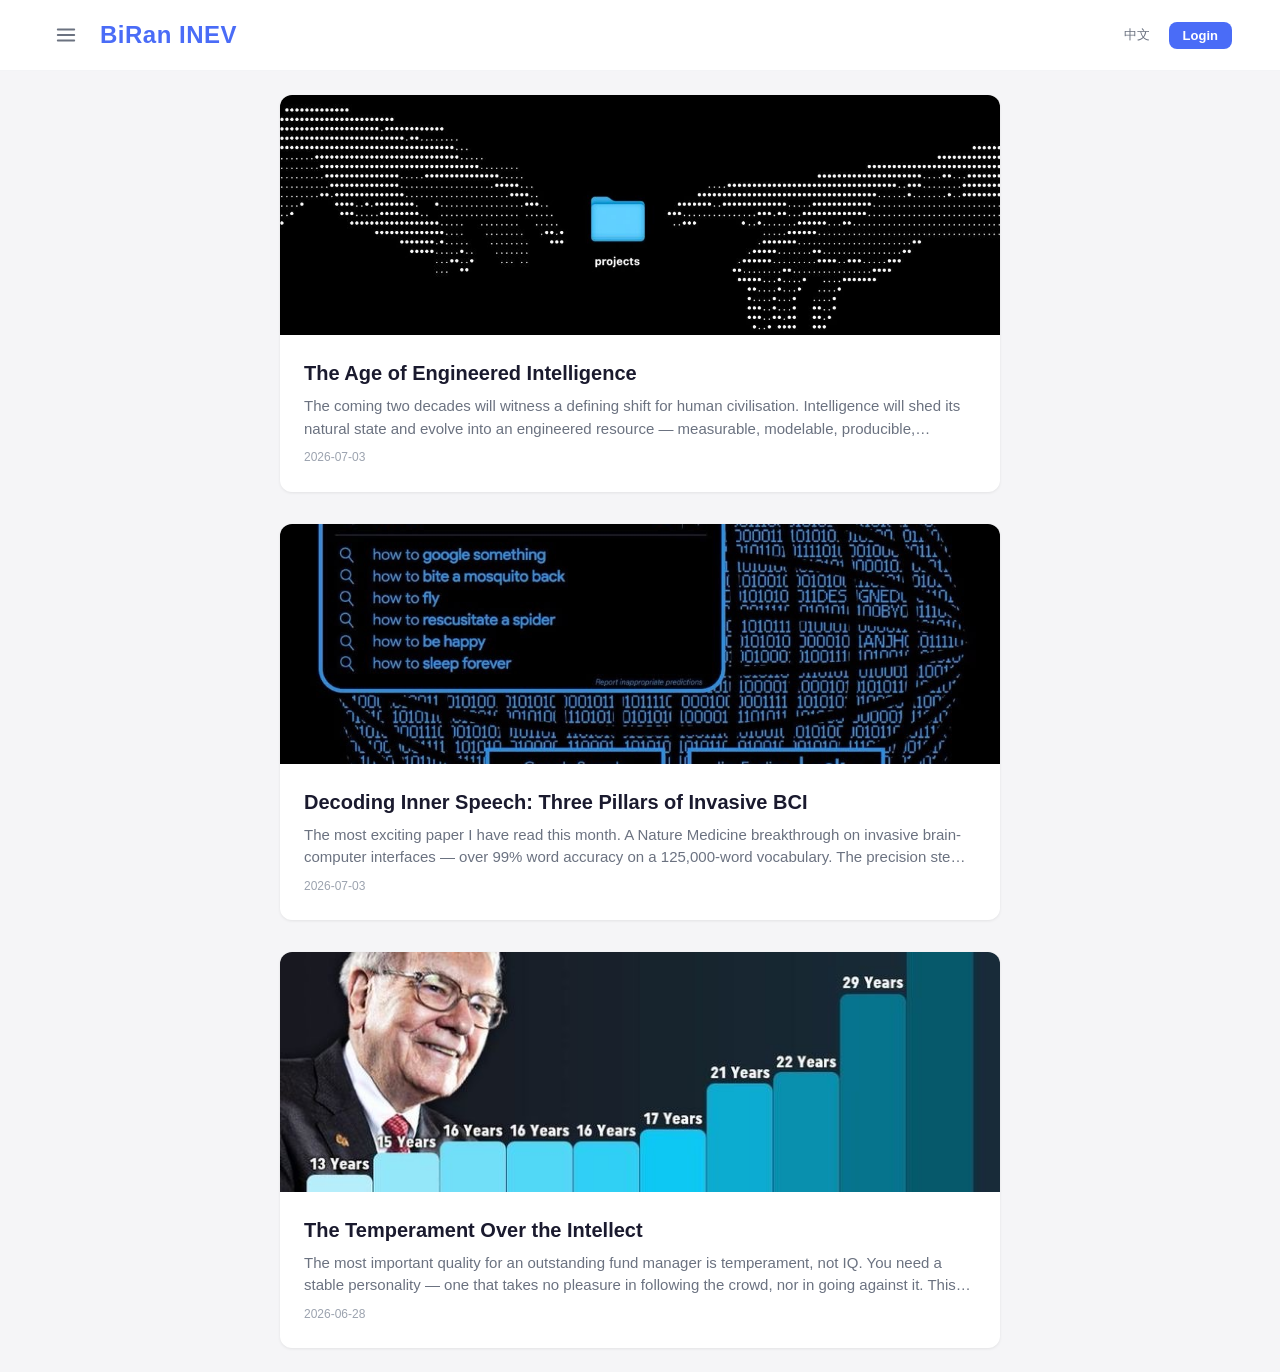
==== commit 3ae974a1: "design: remove carousel & categories, restore black/white minimalism - Remove featured carousel and " ====
--- a/index.html
+++ b/index.html
@@ -28,15 +28,15 @@
         <button class="btn-nav-login" id="btn-open-login" data-i18n="login">Login</button>
       </div>
       <!-- Logged-in State -->
-      <div id="nav-logged" class="hidden" style="display:flex;align-items:center;gap:8px;">
-        <button class="btn-nav-icon" id="btn-new-post" aria-label="New Post" style="color:var(--color-primary);">
+      <div id="nav-logged" class="hidden" style="display:none;align-items:center;gap:8px;">
+        <button class="btn-nav-icon" id="btn-new-post" aria-label="New Post">
           <svg viewBox="0 0 24 24" fill="none" stroke="currentColor" stroke-width="2.5" stroke-linecap="round">
             <line x1="12" y1="5" x2="12" y2="19"></line>
             <line x1="5" y1="12" x2="19" y2="12"></line>
           </svg>
         </button>
         <div class="nav-user-avatar" id="user-avatar">AL</div>
-        <button class="btn-nav-icon" id="btn-logout" aria-label="Logout" style="color:var(--color-text-muted);">
+        <button class="btn-nav-icon" id="btn-logout" aria-label="Logout">
           <svg viewBox="0 0 24 24" fill="none" stroke="currentColor" stroke-width="2" stroke-linecap="round" stroke-linejoin="round">
             <path d="M9 21H5a2 2 0 0 1-2-2V5a2 2 0 0 1 2-2h4"></path>
             <polyline points="16 17 21 12 16 7"></polyline>
@@ -46,24 +46,6 @@
       </div>
     </div>
   </nav>
-
-  <!-- ========== Category Tabs ========== -->
-  <div class="category-bar">
-    <div class="category-tabs" id="category-tabs">
-      <button class="category-tab active" data-category="all">All</button>
-      <button class="category-tab" data-category="AI">AI</button>
-      <button class="category-tab" data-category="Investment">Investment</button>
-      <button class="category-tab" data-category="Neuroscience">Neuroscience</button>
-    </div>
-  </div>
-
-  <!-- ========== Featured Carousel ========== -->
-  <div class="featured-section">
-    <div class="featured-carousel" id="featured-carousel">
-      <div class="featured-slides" id="featured-slides"></div>
-    </div>
-    <div class="carousel-dots" id="carousel-dots"></div>
-  </div>
 
   <!-- ========== Articles List ========== -->
   <main class="articles-section">
--- a/css/style.css
+++ b/css/style.css
@@ -1,32 +1,28 @@
 /* ============================================
    BiRan INEV - Blog Website Styles
-   News App Style - Clean Light Design
-   Blue Theme: #4A6CF7
+   Minimalist B&W with Blue Accents
    Mobile-First Responsive
    ============================================ */
 
 /* --- CSS Variables --- */
 :root {
+  /* Blue accent - used sparingly */
   --color-primary: #4A6CF7;
-  --color-primary-light: #6B8AFF;
   --color-primary-dark: #3A56D4;
-  --color-primary-bg: #EEF1FE;
-  --color-primary-bg-light: #F5F7FF;
-
+
+  /* Text colors */
   --color-text-dark: #1A1A2E;
   --color-text-secondary: #6B7280;
   --color-text-muted: #9CA3AF;
 
-  --color-bg: #F8F9FB;
+  /* Background colors */
+  --color-bg: #F5F5F7;
   --color-bg-white: #FFFFFF;
   --color-bg-card: #FFFFFF;
 
+  /* Border colors */
   --color-border: #E5E7EB;
   --color-border-light: #F3F4F6;
-
-  --color-success: #10B981;
-  --color-success-hover: #059669;
-  --color-danger: #EF4444;
 
   --font-family: -apple-system, BlinkMacSystemFont, 'SF Pro Display', 'SF Pro Text',
     'Segoe UI', Roboto, 'Helvetica Neue', Arial, 'Noto Sans SC', 'PingFang SC', sans-serif;
@@ -37,15 +33,12 @@
 
   --border-radius-sm: 8px;
   --border-radius-md: 12px;
-  --border-radius-lg: 16px;
   --border-radius-xl: 20px;
   --border-radius-full: 50%;
 
-  --shadow-card: 0 1px 3px rgba(0, 0, 0, 0.04), 0 1px 2px rgba(0, 0, 0, 0.03);
-  --shadow-card-md: 0 4px 12px rgba(0, 0, 0, 0.06), 0 2px 4px rgba(0, 0, 0, 0.04);
-  --shadow-card-hover: 0 8px 24px rgba(0, 0, 0, 0.08), 0 4px 8px rgba(0, 0, 0, 0.04);
+  --shadow-card: 0 1px 3px rgba(0, 0, 0, 0.08);
+  --shadow-card-hover: 0 4px 12px rgba(0, 0, 0, 0.1);
   --shadow-modal: 0 20px 60px rgba(0, 0, 0, 0.15);
-  --shadow-nav: 0 1px 0 rgba(0, 0, 0, 0.05);
 
   --spacing-xs: 4px;
   --spacing-sm: 8px;
@@ -57,7 +50,6 @@
 
   --transition-fast: 0.15s ease;
   --transition-normal: 0.25s ease;
-  --transition-slow: 0.35s ease;
 
   --safe-top: env(safe-area-inset-top, 0px);
   --safe-bottom: env(safe-area-inset-bottom, 0px);
@@ -109,11 +101,6 @@
   outline: none;
   -webkit-appearance: none;
   appearance: none;
-}
-
-ul,
-ol {
-  list-style: none;
 }
 
 img {
@@ -134,7 +121,7 @@
   display: flex;
   justify-content: space-between;
   align-items: center;
-  box-shadow: var(--shadow-nav);
+  border-bottom: 1px solid var(--color-border-light);
 }
 
 .top-nav-left {
@@ -151,7 +138,7 @@
   align-items: center;
   justify-content: center;
   transition: var(--transition-fast);
-  color: var(--color-text-dark);
+  color: var(--color-text-secondary);
 }
 
 .btn-hamburger:hover {
@@ -166,7 +153,7 @@
 .top-nav-brand {
   font-size: 18px;
   font-weight: var(--font-weight-bold);
-  color: var(--color-text-dark);
+  color: var(--color-primary);
   letter-spacing: 0.5px;
 }
 
@@ -176,13 +163,13 @@
   gap: var(--spacing-sm);
 }
 
-/* Language Toggle - Light Theme */
+/* Language Toggle */
 .btn-lang {
-  background: var(--color-primary-bg);
-  border: 1px solid transparent;
-  color: var(--color-primary);
-  font-size: 12px;
-  font-weight: var(--font-weight-semibold);
+  background: transparent;
+  border: none;
+  color: var(--color-text-secondary);
+  font-size: 13px;
+  font-weight: var(--font-weight-medium);
   padding: 5px 10px;
   border-radius: var(--border-radius-full);
   cursor: pointer;
@@ -193,8 +180,7 @@
 
 .btn-lang:hover,
 .btn-lang:active {
-  background: var(--color-primary);
-  color: #fff;
+  color: var(--color-primary);
 }
 
 /* User Avatar in Nav */
@@ -202,7 +188,7 @@
   width: 32px;
   height: 32px;
   border-radius: var(--border-radius-full);
-  background-color: var(--color-primary);
+  background-color: var(--color-text-dark);
   color: #fff;
   font-size: 12px;
   font-weight: var(--font-weight-bold);
@@ -213,13 +199,13 @@
 }
 
 .nav-user-avatar:hover {
-  background-color: var(--color-primary-dark);
+  background-color: var(--color-primary);
 }
 
 /* Nav Login Button (Guest) */
 .btn-nav-login {
   padding: 6px 14px;
-  border-radius: var(--border-radius-full);
+  border-radius: var(--border-radius-sm);
   background-color: var(--color-primary);
   color: #fff;
   font-size: 13px;
@@ -232,141 +218,10 @@
 }
 
 /* =============================================
-   Index Page - Category Tabs
-   ============================================= */
-.category-bar {
-  background-color: var(--color-bg-white);
-  padding: 0 var(--spacing-md);
-  border-bottom: 1px solid var(--color-border-light);
-}
-
-.category-tabs {
-  display: flex;
-  gap: var(--spacing-sm);
-  overflow-x: auto;
-  -webkit-overflow-scrolling: touch;
-  scrollbar-width: none;
-  padding: var(--spacing-sm) 0;
-}
-
-.category-tabs::-webkit-scrollbar {
-  display: none;
-}
-
-.category-tab {
-  flex-shrink: 0;
-  padding: 6px 16px;
-  border-radius: var(--border-radius-full);
-  font-size: 13px;
-  font-weight: var(--font-weight-medium);
-  color: var(--color-text-secondary);
-  background-color: var(--color-border-light);
-  transition: var(--transition-fast);
-  white-space: nowrap;
-}
-
-.category-tab:hover {
-  background-color: var(--color-border);
-}
-
-.category-tab.active {
-  background-color: var(--color-primary);
-  color: #fff;
-}
-
-/* =============================================
-   Index Page - Featured Carousel
-   ============================================= */
-.featured-section {
-  padding: var(--spacing-md);
-}
-
-.featured-carousel {
-  position: relative;
-  border-radius: var(--border-radius-lg);
-  overflow: hidden;
-  box-shadow: var(--shadow-card-md);
-}
-
-.featured-slides {
-  display: flex;
-  transition: transform 0.4s ease;
-}
-
-.featured-slide {
-  min-width: 100%;
-  position: relative;
-}
-
-.featured-slide img {
-  width: 100%;
-  height: 200px;
-  object-fit: cover;
-  display: block;
-}
-
-.featured-slide-overlay {
-  position: absolute;
-  bottom: 0;
-  left: 0;
-  right: 0;
-  padding: var(--spacing-lg) var(--spacing-md);
-  background: linear-gradient(transparent, rgba(0, 0, 0, 0.7));
-  color: #fff;
-}
-
-.featured-slide-title {
-  font-size: 18px;
-  font-weight: var(--font-weight-bold);
-  line-height: 1.3;
-  margin-bottom: var(--spacing-xs);
-}
-
-.featured-slide-meta {
-  display: flex;
-  align-items: center;
-  gap: var(--spacing-sm);
-  font-size: 12px;
-  opacity: 0.85;
-}
-
-.featured-slide-category {
-  background: rgba(255, 255, 255, 0.2);
-  backdrop-filter: blur(8px);
-  -webkit-backdrop-filter: blur(8px);
-  padding: 2px 8px;
-  border-radius: var(--border-radius-full);
-  font-size: 11px;
-}
-
-/* Carousel Dots */
-.carousel-dots {
-  display: flex;
-  justify-content: center;
-  gap: 6px;
-  padding: var(--spacing-sm) 0;
-}
-
-.carousel-dot {
-  width: 6px;
-  height: 6px;
-  border-radius: var(--border-radius-full);
-  background-color: var(--color-border);
-  transition: var(--transition-fast);
-  cursor: pointer;
-}
-
-.carousel-dot.active {
-  width: 20px;
-  border-radius: 3px;
-  background-color: var(--color-primary);
-}
-
-/* =============================================
-   Index Page - Article Cards List
+   Index Page - Article Cards List (Vertical)
    ============================================= */
 .articles-section {
-  padding: var(--spacing-sm) var(--spacing-md);
+  padding: var(--spacing-md);
   padding-bottom: calc(var(--spacing-2xl) + var(--safe-bottom));
 }
 
@@ -378,9 +233,10 @@
   margin: 0 auto;
 }
 
-/* Horizontal Card Layout */
+/* Vertical Card Layout - cover on top, text below */
 .article-card {
   display: flex;
+  flex-direction: column;
   background-color: var(--color-bg-card);
   border-radius: var(--border-radius-md);
   overflow: hidden;
@@ -400,8 +256,8 @@
 }
 
 .article-card-thumb {
-  width: 110px;
-  min-height: 110px;
+  width: 100%;
+  height: 200px;
   flex-shrink: 0;
   background-color: var(--color-border-light);
   overflow: hidden;
@@ -418,24 +274,19 @@
   padding: var(--spacing-md);
   display: flex;
   flex-direction: column;
-  justify-content: space-between;
   min-width: 0;
 }
 
 .article-card-title {
-  font-size: 15px;
-  font-weight: var(--font-weight-semibold);
+  font-size: 18px;
+  font-weight: var(--font-weight-bold);
   color: var(--color-text-dark);
   line-height: 1.4;
-  margin-bottom: var(--spacing-xs);
-  display: -webkit-box;
-  -webkit-line-clamp: 2;
-  -webkit-box-orient: vertical;
-  overflow: hidden;
+  margin-bottom: var(--spacing-sm);
 }
 
 .article-card-excerpt {
-  font-size: 13px;
+  font-size: 14px;
   color: var(--color-text-secondary);
   line-height: 1.5;
   margin-bottom: var(--spacing-sm);
@@ -448,22 +299,12 @@
 .article-card-meta {
   display: flex;
   align-items: center;
-  justify-content: space-between;
-  gap: var(--spacing-sm);
+  margin-top: auto;
 }
 
 .article-card-date {
-  font-size: 11px;
+  font-size: 12px;
   color: var(--color-text-muted);
-}
-
-.article-card-tag {
-  font-size: 11px;
-  font-weight: var(--font-weight-medium);
-  color: var(--color-primary);
-  background-color: var(--color-primary-bg);
-  padding: 2px 8px;
-  border-radius: var(--border-radius-full);
 }
 
 /* =============================================
@@ -489,8 +330,8 @@
 }
 
 .modal-card {
-  background-color: var(--color-bg-card);
-  border-radius: var(--border-radius-lg);
+  background-color: var(--color-bg-white);
+  border-radius: var(--border-radius-xl);
   padding: var(--spacing-xl);
   width: 100%;
   max-width: 360px;
@@ -532,7 +373,6 @@
 
 .form-input:focus {
   border-color: var(--color-primary);
-  background-color: var(--color-primary-bg-light);
   box-shadow: 0 0 0 3px rgba(74, 108, 247, 0.1);
 }
 
@@ -545,7 +385,7 @@
 .btn-modal-cancel {
   flex: 1;
   padding: 12px;
-  border-radius: var(--border-radius-md);
+  border-radius: var(--border-radius-sm);
   border: 1.5px solid var(--color-border);
   background-color: var(--color-bg-white);
   color: var(--color-text-secondary);
@@ -561,7 +401,7 @@
 .btn-modal-login {
   flex: 1;
   padding: 12px;
-  border-radius: var(--border-radius-md);
+  border-radius: var(--border-radius-sm);
   background-color: var(--color-primary);
   color: #fff;
   font-size: 15px;
@@ -590,11 +430,8 @@
 }
 
 .article-content-card {
-  background-color: var(--color-bg-card);
-  border-radius: var(--border-radius-xl) var(--border-radius-xl) 0 0;
-  margin-top: -20px;
-  position: relative;
-  z-index: 1;
+  background-color: var(--color-bg-white);
+  margin-top: 0;
   padding: var(--spacing-xl) var(--spacing-lg);
   padding-bottom: calc(var(--spacing-3xl) + var(--safe-bottom));
   max-width: 720px;
@@ -603,17 +440,6 @@
   min-height: 60vh;
 }
 
-.article-detail-category {
-  display: inline-block;
-  font-size: 12px;
-  font-weight: var(--font-weight-semibold);
-  color: var(--color-primary);
-  background-color: var(--color-primary-bg);
-  padding: 4px 12px;
-  border-radius: var(--border-radius-full);
-  margin-bottom: var(--spacing-md);
-}
-
 .article-detail-title {
   font-size: 24px;
   font-weight: var(--font-weight-bold);
@@ -623,15 +449,15 @@
 }
 
 .article-detail-date {
-  font-size: 13px;
+  font-size: 12px;
   color: var(--color-text-muted);
   margin-bottom: var(--spacing-xl);
 }
 
 .article-detail-content {
-  font-size: 16px;
-  line-height: 1.8;
-  color: var(--color-text-secondary);
+  font-size: 15px;
+  line-height: 1.7;
+  color: var(--color-text-dark);
 }
 
 .article-detail-content p {
@@ -658,7 +484,7 @@
   align-items: center;
   gap: var(--spacing-sm);
   padding: 10px 20px;
-  border-radius: var(--border-radius-full);
+  border-radius: var(--border-radius-sm);
   font-size: 14px;
   font-weight: var(--font-weight-medium);
   transition: var(--transition-fast);
@@ -670,13 +496,12 @@
 }
 
 .btn-action-share {
-  background-color: var(--color-primary-bg);
+  background-color: var(--color-border-light);
+  color: var(--color-text-secondary);
+}
+
+.btn-action-share:hover {
   color: var(--color-primary);
-}
-
-.btn-action-share:hover {
-  background-color: var(--color-primary);
-  color: #fff;
 }
 
 .btn-action-edit {
@@ -701,7 +526,7 @@
   display: flex;
   justify-content: space-between;
   align-items: center;
-  box-shadow: var(--shadow-nav);
+  border-bottom: 1px solid var(--color-border-light);
 }
 
 .nav-center {
@@ -804,16 +629,16 @@
   width: 40px;
   height: 40px;
   border-radius: var(--border-radius-sm);
-  background-color: var(--color-primary-bg);
+  background-color: var(--color-border-light);
   display: flex;
   align-items: center;
   justify-content: center;
   transition: var(--transition-fast);
-  color: var(--color-primary);
+  color: var(--color-text-secondary);
 }
 
 .btn-camera:hover {
-  background-color: var(--color-primary);
+  background-color: var(--color-text-dark);
   color: #fff;
 }
 
@@ -827,7 +652,7 @@
   min-height: 400px;
   font-size: 16px;
   line-height: 1.8;
-  color: var(--color-text-secondary);
+  color: var(--color-text-dark);
   padding: 0;
   border: none;
   outline: none;
@@ -839,10 +664,10 @@
   color: var(--color-text-muted);
 }
 
-/* Publish Button */
+/* Publish Button - blue accent only */
 .btn-publish {
   padding: 8px 20px;
-  border-radius: var(--border-radius-full);
+  border-radius: var(--border-radius-sm);
   background-color: var(--color-primary);
   color: #fff;
   font-size: 14px;
@@ -861,25 +686,15 @@
   display: none !important;
 }
 
-.sr-only {
-  position: absolute;
-  width: 1px;
-  height: 1px;
-  overflow: hidden;
-  clip: rect(0, 0, 0, 0);
-  white-space: nowrap;
-  border: 0;
-}
-
 /* No Cover Placeholder */
 .no-cover {
   width: 100%;
   height: 100%;
-  background: linear-gradient(135deg, var(--color-primary-bg), var(--color-primary-bg-light));
+  background: var(--color-border-light);
   display: flex;
   align-items: center;
   justify-content: center;
-  color: var(--color-primary);
+  color: var(--color-text-muted);
   font-size: 24px;
   font-weight: var(--font-weight-bold);
 }
@@ -899,24 +714,8 @@
     font-size: 22px;
   }
 
-  .category-bar {
-    padding: 0 var(--spacing-xl);
-  }
-
-  .featured-section {
+  .articles-section {
     padding: var(--spacing-lg) var(--spacing-xl);
-  }
-
-  .featured-slide img {
-    height: 300px;
-  }
-
-  .featured-slide-title {
-    font-size: 22px;
-  }
-
-  .articles-section {
-    padding: var(--spacing-md) var(--spacing-xl);
   }
 
   .articles-list {
@@ -924,16 +723,15 @@
   }
 
   .article-card-thumb {
-    width: 160px;
-    min-height: 140px;
+    height: 220px;
   }
 
   .article-card-title {
-    font-size: 17px;
+    font-size: 20px;
   }
 
   .article-card-excerpt {
-    -webkit-line-clamp: 3;
+    font-size: 15px;
   }
 
   /* Article Detail */
@@ -951,7 +749,7 @@
   }
 
   .article-detail-content {
-    font-size: 17px;
+    font-size: 16px;
   }
 
   /* Editor */
@@ -1013,30 +811,17 @@
     font-size: 24px;
   }
 
-  .featured-section {
+  .articles-section {
     padding: var(--spacing-lg) var(--spacing-2xl);
   }
 
-  .featured-slide img {
-    height: 380px;
-  }
-
-  .featured-slide-title {
-    font-size: 24px;
-  }
-
-  .articles-section {
-    padding: var(--spacing-md) var(--spacing-2xl);
-  }
-
   .articles-list {
-    max-width: 960px;
+    max-width: 720px;
     gap: var(--spacing-xl);
   }
 
   .article-card-thumb {
-    width: 200px;
-    min-height: 160px;
+    height: 240px;
   }
 
   .article-card-body {
@@ -1044,7 +829,7 @@
   }
 
   .article-card-title {
-    font-size: 18px;
+    font-size: 20px;
   }
 
   /* Article Detail */
@@ -1053,7 +838,7 @@
   }
 
   .article-content-card {
-    max-width: 800px;
+    max-width: 720px;
     padding: var(--spacing-2xl) var(--spacing-2xl);
   }
 
@@ -1063,12 +848,12 @@
 
   .article-detail-content {
     font-size: 17px;
-    line-height: 2;
+    line-height: 1.7;
   }
 
   /* Editor */
   .editor-container {
-    max-width: 800px;
+    max-width: 720px;
     padding: var(--spacing-2xl);
   }
 
@@ -1095,61 +880,12 @@
 
 /* --- Large Desktop (>=1280px) --- */
 @media (min-width: 1280px) {
-  .articles-list {
-    max-width: 1000px;
-  }
-
   .article-content-card {
-    max-width: 900px;
+    max-width: 720px;
   }
 
   .editor-container {
-    max-width: 900px;
-  }
-
-  .featured-slide img {
-    height: 420px;
-  }
-}
-
-/* --- Wide Screen (>=1536px) --- */
-@media (min-width: 1536px) {
-  .articles-list {
-    max-width: 1100px;
-  }
-
-  .article-card-thumb {
-    width: 240px;
-    min-height: 180px;
-  }
-
-  .article-card-title {
-    font-size: 20px;
-  }
-
-  .article-content-card {
-    max-width: 1000px;
-  }
-
-  .article-detail-title {
-    font-size: 38px;
-  }
-
-  .article-detail-content {
-    font-size: 18px;
-  }
-
-  .editor-container {
-    max-width: 1000px;
-  }
-
-  .editor-title-input {
-    font-size: 40px;
-  }
-
-  .editor-content {
-    min-height: 600px;
-    font-size: 18px;
+    max-width: 720px;
   }
 }
 
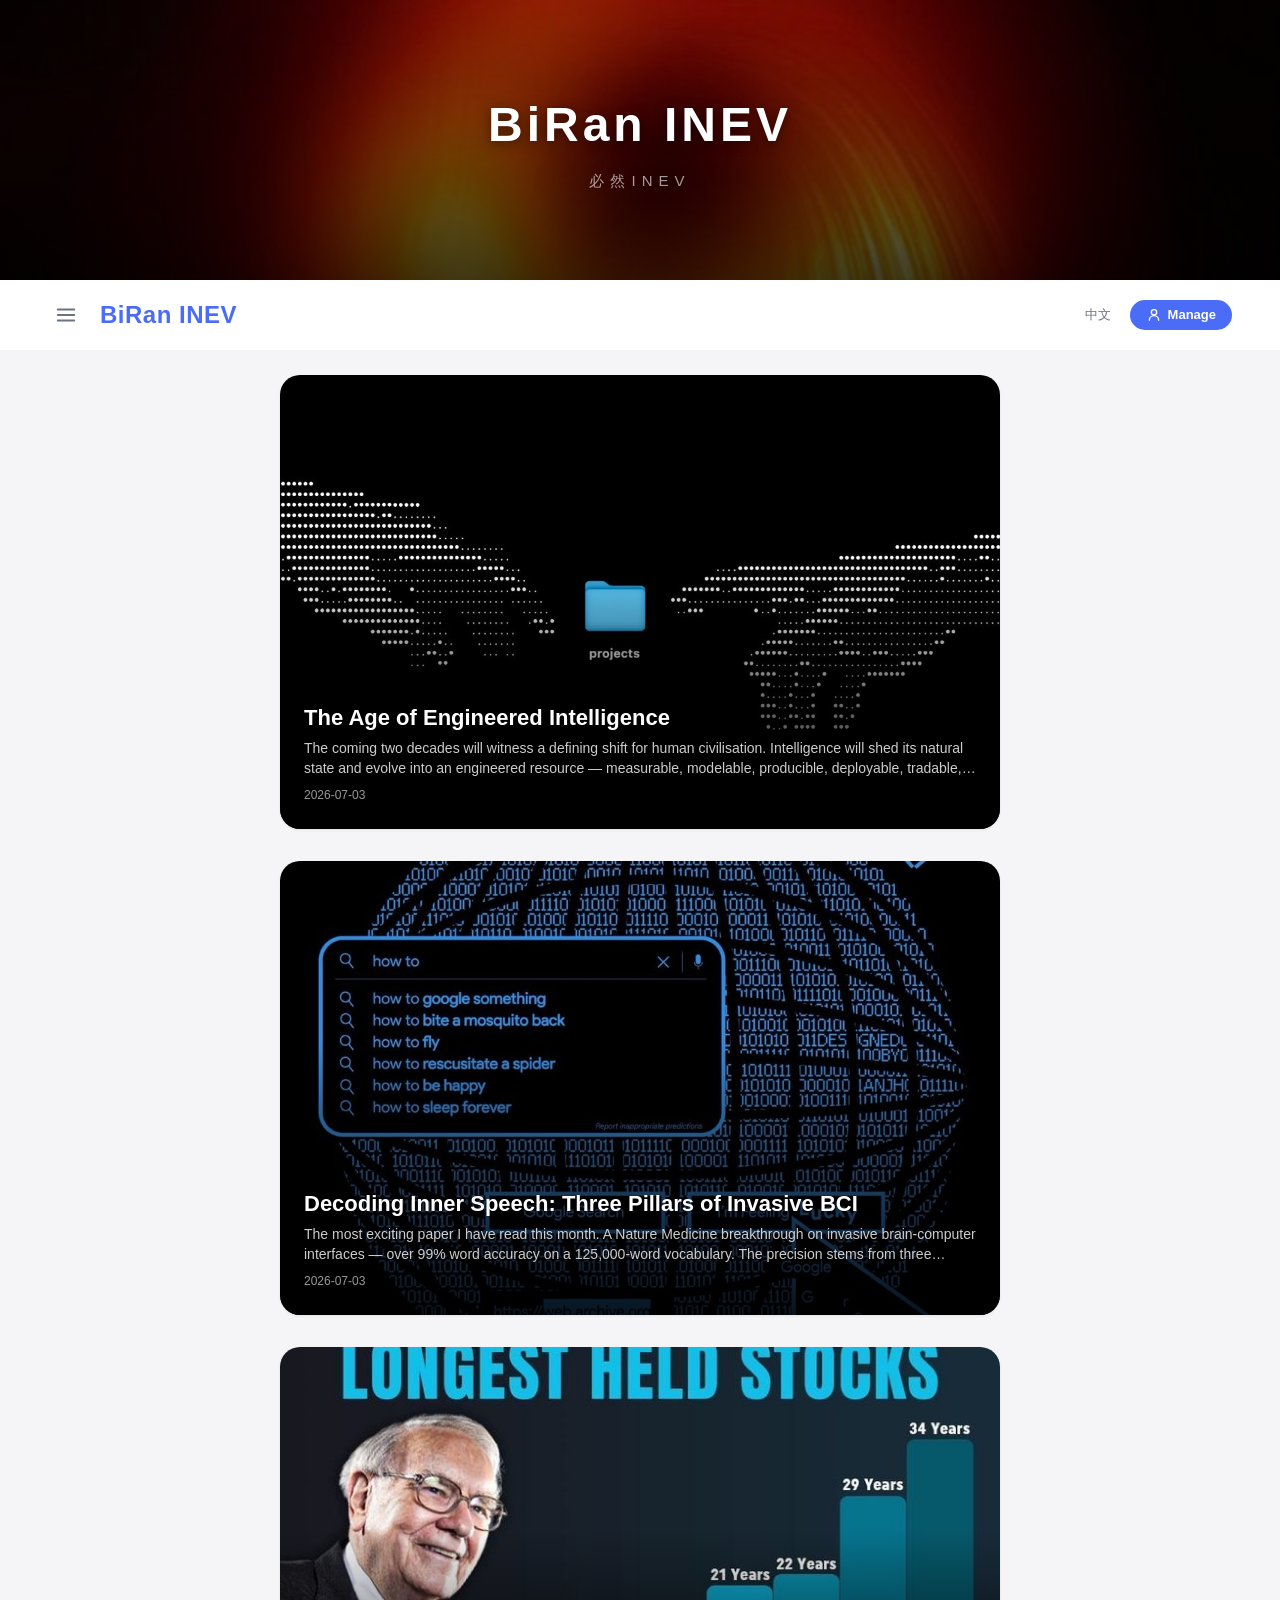
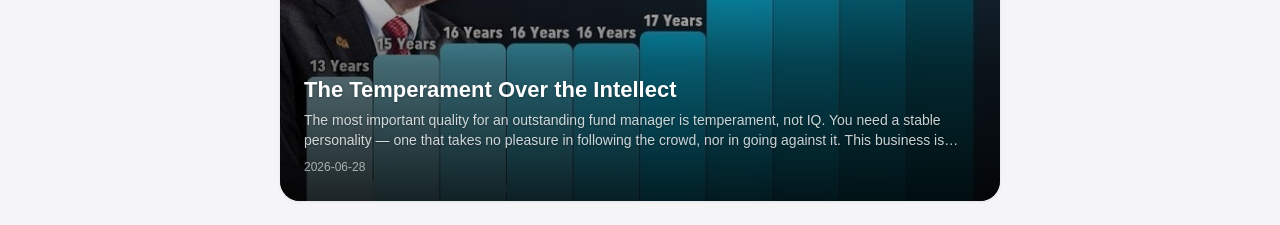
==== commit 78fb5dcd: "feat: redesign login flow, article reading & homepage hero - Login: replace 'Login' button with 'Man" ====
--- a/index.html
+++ b/index.html
@@ -8,6 +8,15 @@
   <link rel="stylesheet" href="css/style.css">
 </head>
 <body data-page="index">
+
+  <!-- ========== Hero Background ========== -->
+  <section class="index-hero">
+    <div class="index-hero-overlay"></div>
+    <div class="index-hero-content">
+      <h1 class="index-hero-brand">BiRan INEV</h1>
+      <p class="index-hero-subtitle">必然INEV</p>
+    </div>
+  </section>
 
   <!-- ========== Top Navigation Bar ========== -->
   <nav class="top-nav">
@@ -23,11 +32,17 @@
     </div>
     <div class="top-nav-right">
       <button class="btn-lang" aria-label="Switch Language">中文</button>
-      <!-- Guest State -->
+      <!-- Guest State: "Manage" pill button -->
       <div id="nav-guest">
-        <button class="btn-nav-login" id="btn-open-login" data-i18n="login">Login</button>
+        <button class="btn-manage" id="btn-open-login" aria-label="Manage">
+          <svg viewBox="0 0 24 24" fill="none" stroke="currentColor" stroke-width="2" stroke-linecap="round" stroke-linejoin="round">
+            <circle cx="12" cy="8" r="4"></circle>
+            <path d="M5 20c0-3.87 3.13-7 7-7s7 3.13 7 7"></path>
+          </svg>
+          <span data-i18n="manage">Manage</span>
+        </button>
       </div>
-      <!-- Logged-in State -->
+      <!-- Logged-in State: "+" + avatar -->
       <div id="nav-logged" class="hidden" style="display:none;align-items:center;gap:8px;">
         <button class="btn-nav-icon" id="btn-new-post" aria-label="New Post">
           <svg viewBox="0 0 24 24" fill="none" stroke="currentColor" stroke-width="2.5" stroke-linecap="round">
--- a/css/style.css
+++ b/css/style.css
@@ -81,6 +81,10 @@
   overflow-x: hidden;
 }
 
+body[data-page="article"] {
+  background-color: var(--color-bg-white);
+}
+
 a {
   text-decoration: none;
   color: inherit;
@@ -106,6 +110,56 @@
 img {
   max-width: 100%;
   display: block;
+}
+
+/* =============================================
+   Index Page - Hero Background
+   ============================================= */
+.index-hero {
+  position: relative;
+  width: 100%;
+  height: 220px;
+  overflow: hidden;
+  background: #0a0a0a url('../images/hero-bg.jpg') center center no-repeat;
+  background-size: cover;
+}
+
+.index-hero-overlay {
+  position: absolute;
+  inset: 0;
+  background: linear-gradient(
+    to bottom,
+    rgba(0, 0, 0, 0.35) 0%,
+    rgba(0, 0, 0, 0.55) 50%,
+    rgba(0, 0, 0, 0.75) 100%
+  );
+  pointer-events: none;
+}
+
+.index-hero-content {
+  position: absolute;
+  inset: 0;
+  display: flex;
+  flex-direction: column;
+  align-items: center;
+  justify-content: center;
+  z-index: 2;
+}
+
+.index-hero-brand {
+  font-size: 32px;
+  font-weight: var(--font-weight-bold);
+  color: #FFFFFF;
+  letter-spacing: 2px;
+  text-shadow: 0 2px 12px rgba(0, 0, 0, 0.5);
+}
+
+.index-hero-subtitle {
+  font-size: 14px;
+  color: rgba(255, 255, 255, 0.6);
+  margin-top: 6px;
+  letter-spacing: 4px;
+  font-weight: var(--font-weight-medium);
 }
 
 /* =============================================
@@ -202,19 +256,40 @@
   background-color: var(--color-primary);
 }
 
-/* Nav Login Button (Guest) */
-.btn-nav-login {
-  padding: 6px 14px;
-  border-radius: var(--border-radius-sm);
+/* =============================================
+   Index Page - Manage Pill Button (Guest)
+   ============================================= */
+.btn-manage {
+  display: inline-flex;
+  align-items: center;
+  gap: 6px;
+  padding: 7px 16px;
+  border-radius: 100px;
   background-color: var(--color-primary);
   color: #fff;
   font-size: 13px;
   font-weight: var(--font-weight-semibold);
   transition: var(--transition-fast);
-}
-
-.btn-nav-login:hover {
+  border: none;
+  cursor: pointer;
+}
+
+.btn-manage svg {
+  width: 16px;
+  height: 16px;
+}
+
+.btn-manage:hover {
   background-color: var(--color-primary-dark);
+}
+
+.btn-manage:active {
+  transform: scale(0.97);
+}
+
+/* Legacy nav login button (hidden, replaced by btn-manage) */
+.btn-nav-login {
+  display: none;
 }
 
 /* =============================================
@@ -233,21 +308,22 @@
   margin: 0 auto;
 }
 
-/* Vertical Card Layout - cover on top, text below */
+/* Credit-Card Ratio Card - cover fills entire card, text overlays bottom */
 .article-card {
-  display: flex;
-  flex-direction: column;
-  background-color: var(--color-bg-card);
-  border-radius: var(--border-radius-md);
+  position: relative;
+  width: 100%;
+  aspect-ratio: 1.586 / 1;
+  border-radius: 20px;
   overflow: hidden;
   box-shadow: var(--shadow-card);
   transition: var(--transition-normal);
   cursor: pointer;
+  background-color: var(--color-border-light);
 }
 
 .article-card:hover {
   box-shadow: var(--shadow-card-hover);
-  transform: translateY(-1px);
+  transform: translateY(-2px);
 }
 
 .article-card:active {
@@ -256,11 +332,10 @@
 }
 
 .article-card-thumb {
+  position: absolute;
+  inset: 0;
   width: 100%;
-  height: 200px;
-  flex-shrink: 0;
-  background-color: var(--color-border-light);
-  overflow: hidden;
+  height: 100%;
 }
 
 .article-card-thumb img {
@@ -269,9 +344,26 @@
   object-fit: cover;
 }
 
+/* Gradient overlay for text legibility */
+.article-card-overlay {
+  position: absolute;
+  inset: 0;
+  background: linear-gradient(
+    to bottom,
+    transparent 40%,
+    rgba(0, 0, 0, 0.55) 70%,
+    rgba(0, 0, 0, 0.85) 100%
+  );
+  pointer-events: none;
+}
+
 .article-card-body {
-  flex: 1;
-  padding: var(--spacing-md);
+  position: absolute;
+  bottom: 0;
+  left: 0;
+  right: 0;
+  padding: var(--spacing-lg);
+  z-index: 2;
   display: flex;
   flex-direction: column;
   min-width: 0;
@@ -280,31 +372,32 @@
 .article-card-title {
   font-size: 18px;
   font-weight: var(--font-weight-bold);
-  color: var(--color-text-dark);
+  color: #FFFFFF;
+  line-height: 1.35;
+  margin-bottom: 6px;
+  text-shadow: 0 1px 3px rgba(0, 0, 0, 0.3);
+}
+
+.article-card-excerpt {
+  font-size: 13px;
+  color: rgba(255, 255, 255, 0.8);
   line-height: 1.4;
-  margin-bottom: var(--spacing-sm);
-}
-
-.article-card-excerpt {
-  font-size: 14px;
-  color: var(--color-text-secondary);
-  line-height: 1.5;
-  margin-bottom: var(--spacing-sm);
+  margin-bottom: 8px;
   display: -webkit-box;
   -webkit-line-clamp: 2;
   -webkit-box-orient: vertical;
   overflow: hidden;
+  text-shadow: 0 1px 2px rgba(0, 0, 0, 0.3);
 }
 
 .article-card-meta {
   display: flex;
   align-items: center;
-  margin-top: auto;
 }
 
 .article-card-date {
   font-size: 12px;
-  color: var(--color-text-muted);
+  color: rgba(255, 255, 255, 0.6);
 }
 
 /* =============================================
@@ -414,50 +507,220 @@
 }
 
 /* =============================================
-   Article Detail Page
-   ============================================= */
-.article-hero-cover {
+   Article Detail Page - Immersive Hero
+   (SpaceX-style, full-screen cover)
+   ============================================= */
+.article-immersive-hero {
+  position: relative;
   width: 100%;
-  height: 240px;
+  height: 45vh;
+  min-height: 300px;
+  max-height: 520px;
   overflow: hidden;
-  background-color: var(--color-border-light);
-}
-
-.article-hero-cover img {
+  background-color: #0a0a0a;
+}
+
+.article-immersive-hero-bg {
+  position: absolute;
+  inset: 0;
+}
+
+.article-immersive-hero-bg img {
   width: 100%;
   height: 100%;
   object-fit: cover;
 }
 
-.article-content-card {
+.article-immersive-hero-overlay {
+  position: absolute;
+  inset: 0;
+  background: linear-gradient(
+    to bottom,
+    rgba(0, 0, 0, 0.1) 0%,
+    rgba(0, 0, 0, 0.15) 30%,
+    rgba(0, 0, 0, 0.6) 70%,
+    rgba(0, 0, 0, 0.85) 100%
+  );
+  pointer-events: none;
+}
+
+/* Hero Top Bar */
+.article-hero-top {
+  position: absolute;
+  top: 0;
+  left: 0;
+  right: 0;
+  display: flex;
+  justify-content: space-between;
+  align-items: flex-start;
+  padding: var(--spacing-md);
+  padding-top: calc(var(--spacing-md) + var(--safe-top));
+  z-index: 3;
+}
+
+.btn-hero-back {
+  width: 40px;
+  height: 40px;
+  border-radius: var(--border-radius-full);
+  background-color: rgba(255, 255, 255, 0.15);
+  backdrop-filter: blur(10px);
+  -webkit-backdrop-filter: blur(10px);
+  display: flex;
+  align-items: center;
+  justify-content: center;
+  transition: var(--transition-fast);
+  color: #fff;
+}
+
+.btn-hero-back:hover {
+  background-color: rgba(255, 255, 255, 0.25);
+}
+
+.btn-hero-back svg {
+  width: 22px;
+  height: 22px;
+}
+
+.article-hero-top-right {
+  display: flex;
+  align-items: center;
+  gap: var(--spacing-sm);
+}
+
+.btn-hero-icon {
+  width: 40px;
+  height: 40px;
+  border-radius: var(--border-radius-full);
+  background-color: rgba(255, 255, 255, 0.15);
+  backdrop-filter: blur(10px);
+  -webkit-backdrop-filter: blur(10px);
+  display: flex;
+  align-items: center;
+  justify-content: center;
+  transition: var(--transition-fast);
+  color: #fff;
+}
+
+.btn-hero-icon:hover {
+  background-color: rgba(255, 255, 255, 0.25);
+}
+
+.btn-hero-icon svg {
+  width: 18px;
+  height: 18px;
+}
+
+.btn-hero-lang {
+  color: rgba(255, 255, 255, 0.85);
+  background-color: rgba(255, 255, 255, 0.15);
+  backdrop-filter: blur(10px);
+  -webkit-backdrop-filter: blur(10px);
+  font-size: 13px;
+  font-weight: var(--font-weight-medium);
+  padding: 8px 14px;
+  border-radius: 100px;
+}
+
+.btn-hero-lang:hover {
+  background-color: rgba(255, 255, 255, 0.25);
+  color: #fff;
+}
+
+/* Hero Bottom: Title + Date */
+.article-hero-bottom {
+  position: absolute;
+  bottom: 0;
+  left: 0;
+  right: 0;
+  padding: var(--spacing-lg) var(--spacing-lg) var(--spacing-xl);
+  z-index: 3;
+}
+
+.article-hero-title {
+  font-size: 26px;
+  font-weight: var(--font-weight-bold);
+  color: #FFFFFF;
+  line-height: 1.3;
+  text-shadow: 0 2px 8px rgba(0, 0, 0, 0.5);
+  margin-bottom: 8px;
+}
+
+.article-hero-date {
+  font-size: 13px;
+  color: rgba(255, 255, 255, 0.6);
+  font-weight: var(--font-weight-medium);
+}
+
+/* =============================================
+   Article Info Card (Floating overlap)
+   ============================================= */
+.article-info-card {
+  position: relative;
+  max-width: 720px;
+  margin: -40px auto 0 auto;
+  z-index: 10;
+  background-color: #F0F1F3;
+  border-radius: var(--border-radius-md);
+  padding: var(--spacing-md) var(--spacing-lg);
+  display: flex;
+  align-items: center;
+  gap: var(--spacing-md);
+  box-shadow: 0 2px 12px rgba(0, 0, 0, 0.08);
+}
+
+.article-info-avatar {
+  width: 42px;
+  height: 42px;
+  border-radius: var(--border-radius-full);
+  background-color: var(--color-text-dark);
+  color: #fff;
+  font-size: 14px;
+  font-weight: var(--font-weight-bold);
+  display: flex;
+  align-items: center;
+  justify-content: center;
+  flex-shrink: 0;
+}
+
+.article-info-stats {
+  display: flex;
+  align-items: center;
+  gap: var(--spacing-lg);
+}
+
+.article-info-stat {
+  display: inline-flex;
+  align-items: center;
+  gap: 5px;
+  font-size: 13px;
+  color: var(--color-text-secondary);
+  font-weight: var(--font-weight-medium);
+}
+
+.article-info-stat svg {
+  width: 15px;
+  height: 15px;
+}
+
+/* =============================================
+   Article Content Body (White, centered)
+   ============================================= */
+.article-content-body {
   background-color: var(--color-bg-white);
-  margin-top: 0;
-  padding: var(--spacing-xl) var(--spacing-lg);
-  padding-bottom: calc(var(--spacing-3xl) + var(--safe-bottom));
   max-width: 720px;
-  margin-left: auto;
-  margin-right: auto;
-  min-height: 60vh;
-}
-
-.article-detail-title {
-  font-size: 24px;
-  font-weight: var(--font-weight-bold);
-  color: var(--color-text-dark);
-  line-height: 1.3;
-  margin-bottom: var(--spacing-sm);
-}
-
-.article-detail-date {
-  font-size: 12px;
-  color: var(--color-text-muted);
-  margin-bottom: var(--spacing-xl);
+  margin: 0 auto;
+  padding: var(--spacing-xl) var(--spacing-lg) calc(var(--spacing-3xl) + var(--safe-bottom));
+}
+
+.article-content-inner {
+  max-width: 640px;
+  margin: 0 auto;
 }
 
 .article-detail-content {
   font-size: 15px;
   line-height: 1.7;
-  color: var(--color-text-dark);
+  color: #333333;
 }
 
 .article-detail-content p {
@@ -468,8 +731,8 @@
   margin-bottom: 0;
 }
 
-/* Article Bottom Actions */
-.article-bottom-actions {
+/* Article Bottom Edit Actions (pill style) */
+.article-bottom-edit {
   display: flex;
   align-items: center;
   justify-content: center;
@@ -480,11 +743,11 @@
 }
 
 .btn-action {
-  display: flex;
+  display: inline-flex;
   align-items: center;
   gap: var(--spacing-sm);
-  padding: 10px 20px;
-  border-radius: var(--border-radius-sm);
+  padding: 10px 22px;
+  border-radius: 100px;
   font-size: 14px;
   font-weight: var(--font-weight-medium);
   transition: var(--transition-fast);
@@ -705,6 +968,21 @@
 
 /* --- Tablet (>=768px) --- */
 @media (min-width: 768px) {
+  /* Index Hero */
+  .index-hero {
+    height: 260px;
+  }
+
+  .index-hero-brand {
+    font-size: 40px;
+    letter-spacing: 3px;
+  }
+
+  .index-hero-subtitle {
+    font-size: 15px;
+    letter-spacing: 6px;
+  }
+
   .top-nav {
     padding: var(--spacing-md) var(--spacing-xl);
     padding-top: calc(var(--spacing-md) + var(--safe-top));
@@ -722,30 +1000,37 @@
     gap: var(--spacing-lg);
   }
 
-  .article-card-thumb {
-    height: 220px;
-  }
-
   .article-card-title {
     font-size: 20px;
   }
 
   .article-card-excerpt {
-    font-size: 15px;
-  }
-
-  /* Article Detail */
-  .article-hero-cover {
-    height: 360px;
-  }
-
-  .article-content-card {
-    padding: var(--spacing-2xl) var(--spacing-xl);
-    max-width: 720px;
-  }
-
-  .article-detail-title {
-    font-size: 30px;
+    font-size: 14px;
+  }
+
+  /* Article Immersive Hero */
+  .article-immersive-hero {
+    height: 45vh;
+    max-height: 560px;
+  }
+
+  .article-hero-title {
+    font-size: 34px;
+  }
+
+  .article-hero-bottom {
+    padding: var(--spacing-xl) var(--spacing-xl) var(--spacing-2xl);
+  }
+
+  .article-info-card {
+    margin-left: auto;
+    margin-right: auto;
+    padding: var(--spacing-md) var(--spacing-xl);
+  }
+
+  /* Article Content */
+  .article-content-body {
+    padding: var(--spacing-2xl) var(--spacing-xl) calc(var(--spacing-3xl) + var(--safe-bottom));
   }
 
   .article-detail-content {
@@ -802,6 +1087,16 @@
 
 /* --- Desktop (>=1024px) --- */
 @media (min-width: 1024px) {
+  /* Index Hero */
+  .index-hero {
+    height: 280px;
+  }
+
+  .index-hero-brand {
+    font-size: 48px;
+    letter-spacing: 4px;
+  }
+
   .top-nav {
     padding: var(--spacing-md) var(--spacing-2xl);
     padding-top: calc(var(--spacing-md) + var(--safe-top));
@@ -820,30 +1115,27 @@
     gap: var(--spacing-xl);
   }
 
-  .article-card-thumb {
-    height: 240px;
-  }
-
-  .article-card-body {
-    padding: var(--spacing-lg);
-  }
-
   .article-card-title {
-    font-size: 20px;
-  }
-
-  /* Article Detail */
-  .article-hero-cover {
-    height: 420px;
-  }
-
-  .article-content-card {
-    max-width: 720px;
-    padding: var(--spacing-2xl) var(--spacing-2xl);
-  }
-
-  .article-detail-title {
-    font-size: 34px;
+    font-size: 22px;
+  }
+
+  /* Article Immersive Hero */
+  .article-immersive-hero {
+    height: 50vh;
+    max-height: 600px;
+  }
+
+  .article-hero-title {
+    font-size: 40px;
+  }
+
+  .article-hero-bottom {
+    padding: var(--spacing-2xl) var(--spacing-2xl) var(--spacing-2xl);
+  }
+
+  /* Article Content */
+  .article-content-body {
+    padding: var(--spacing-2xl) var(--spacing-2xl) calc(var(--spacing-3xl) + var(--safe-bottom));
   }
 
   .article-detail-content {
@@ -880,7 +1172,7 @@
 
 /* --- Large Desktop (>=1280px) --- */
 @media (min-width: 1280px) {
-  .article-content-card {
+  .article-content-body {
     max-width: 720px;
   }
 
